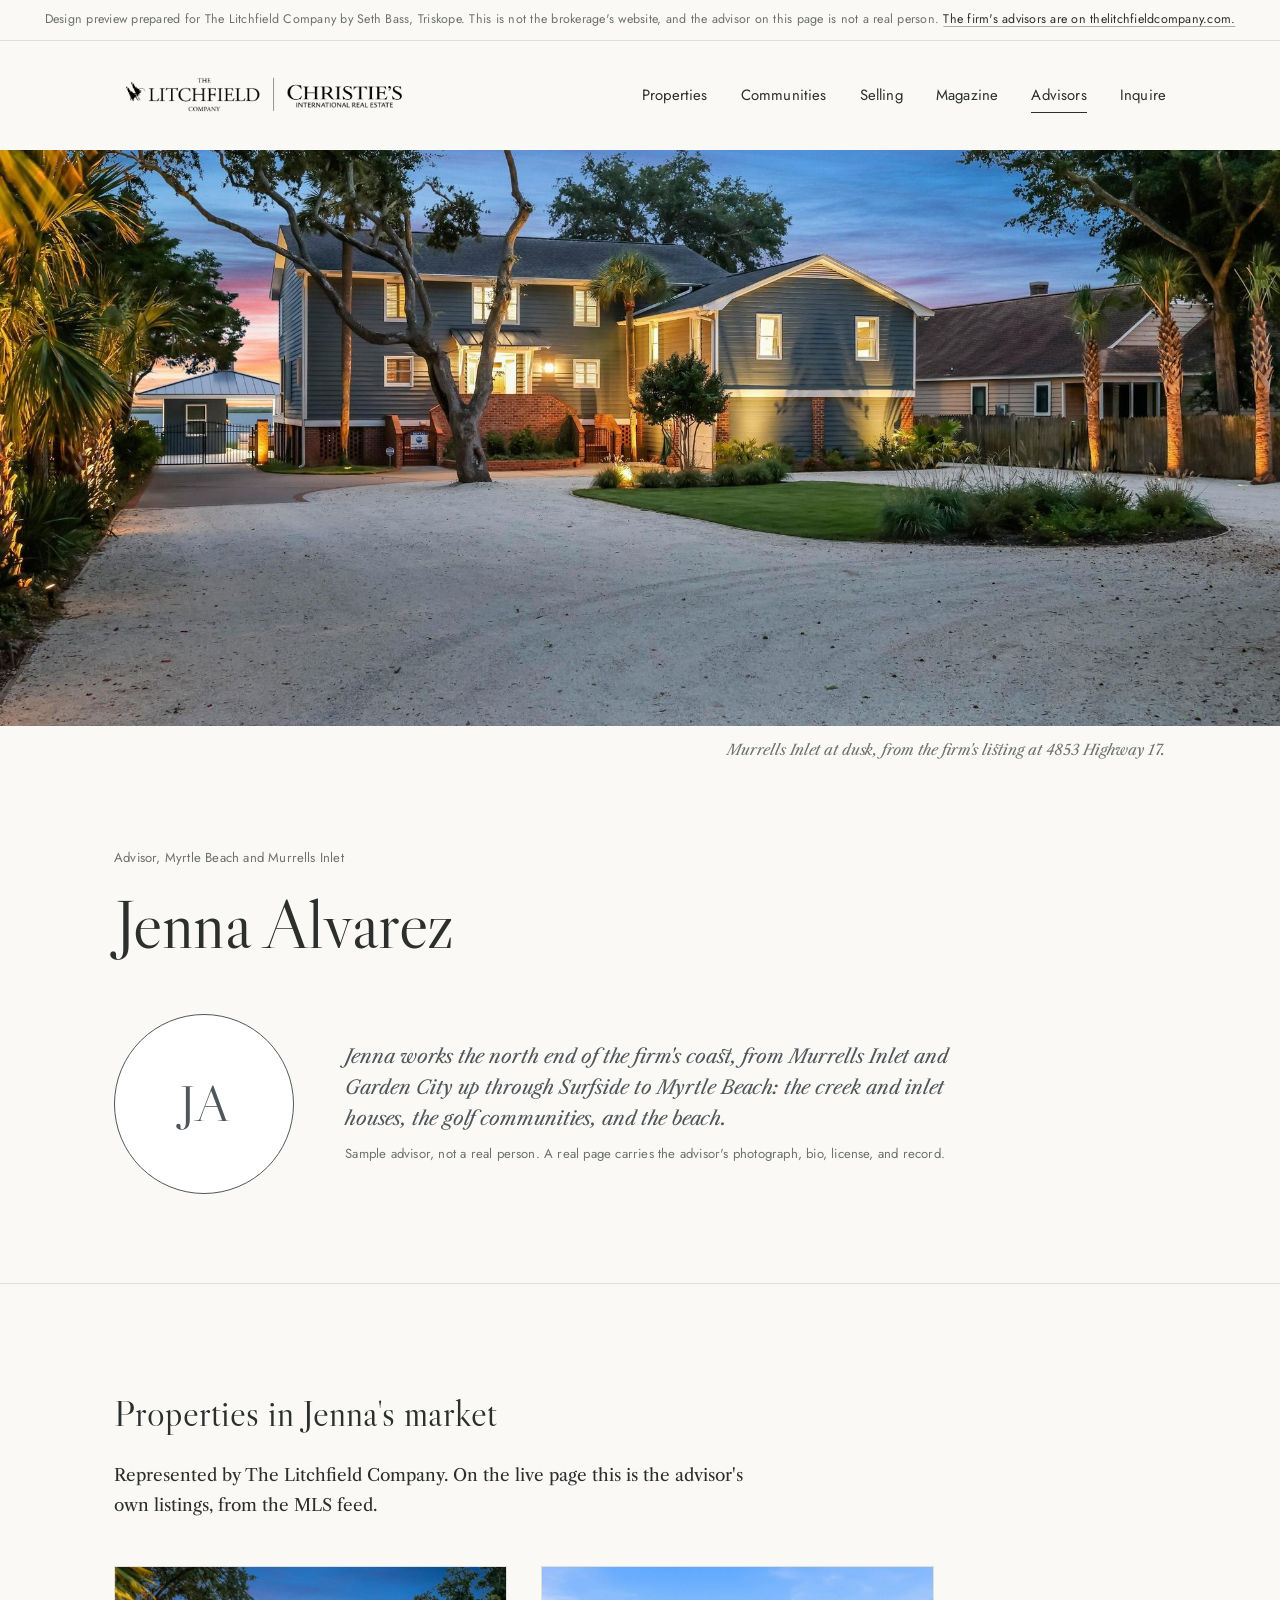
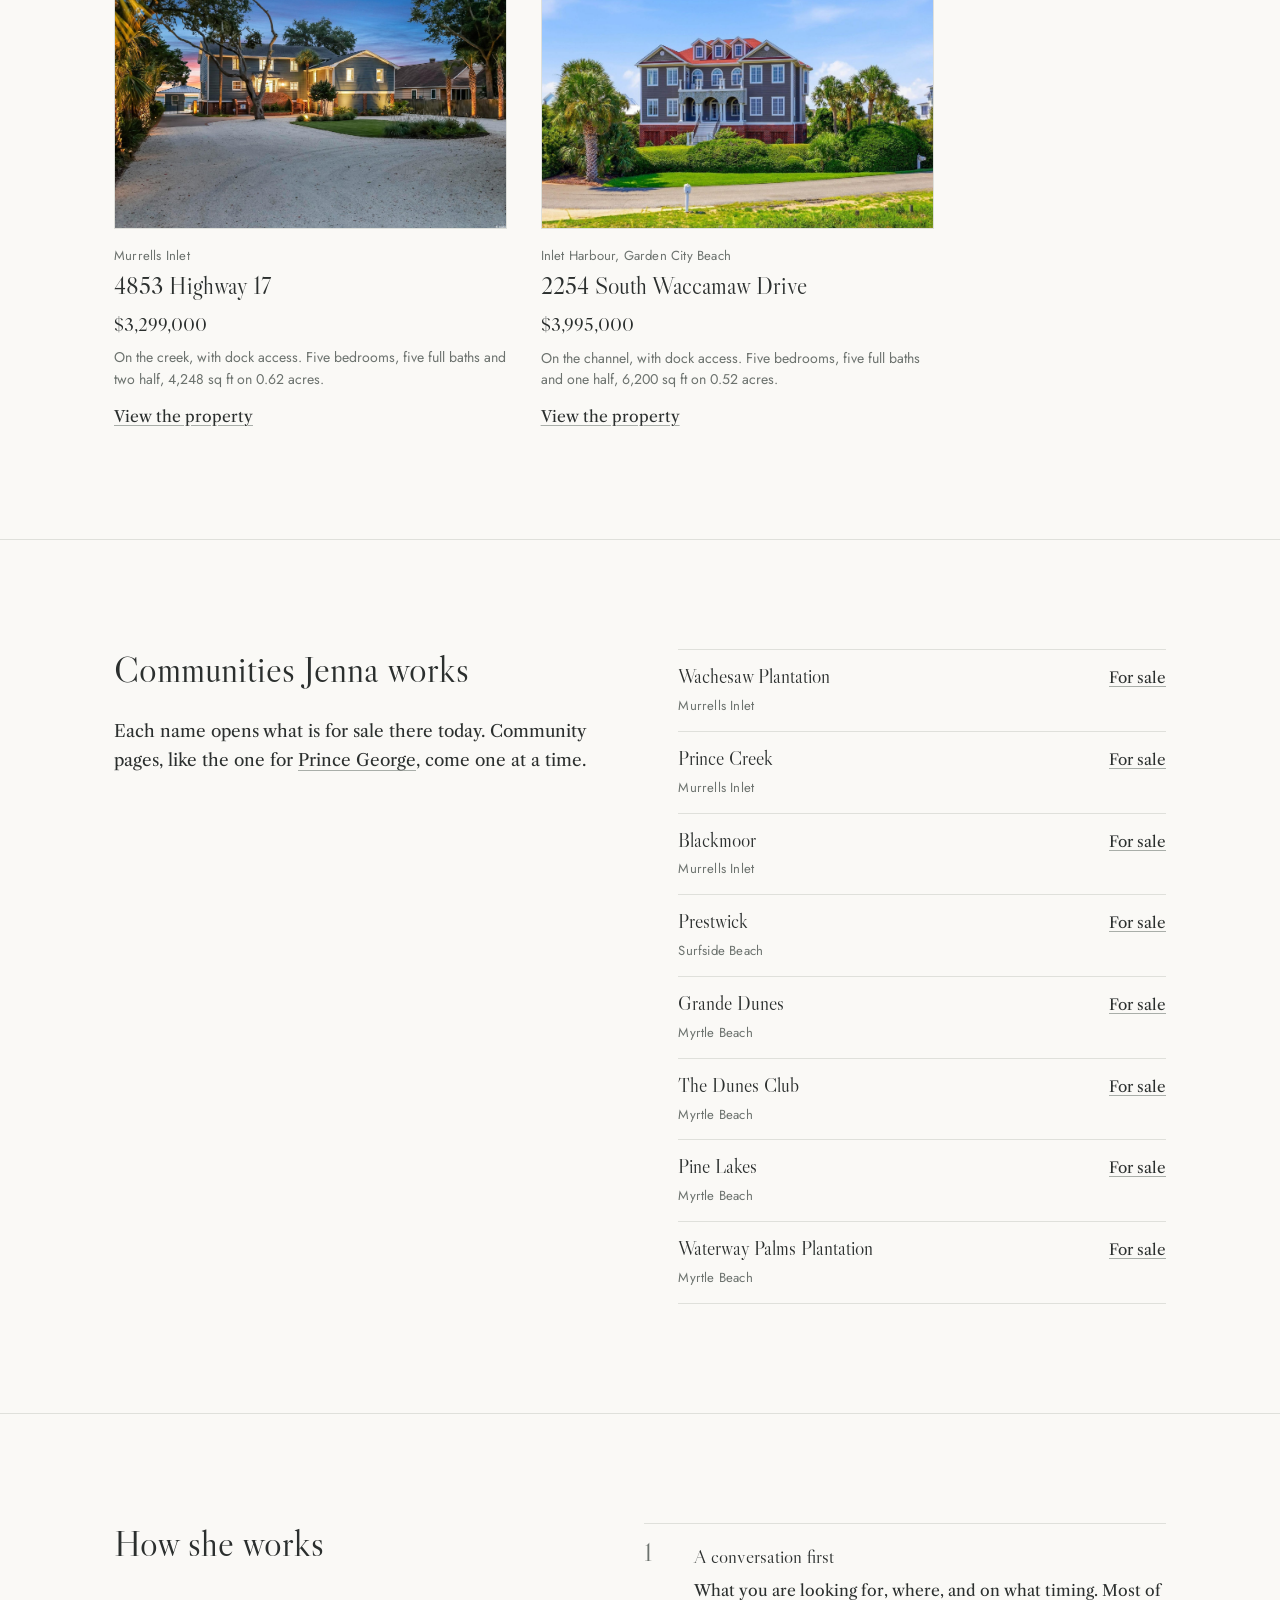
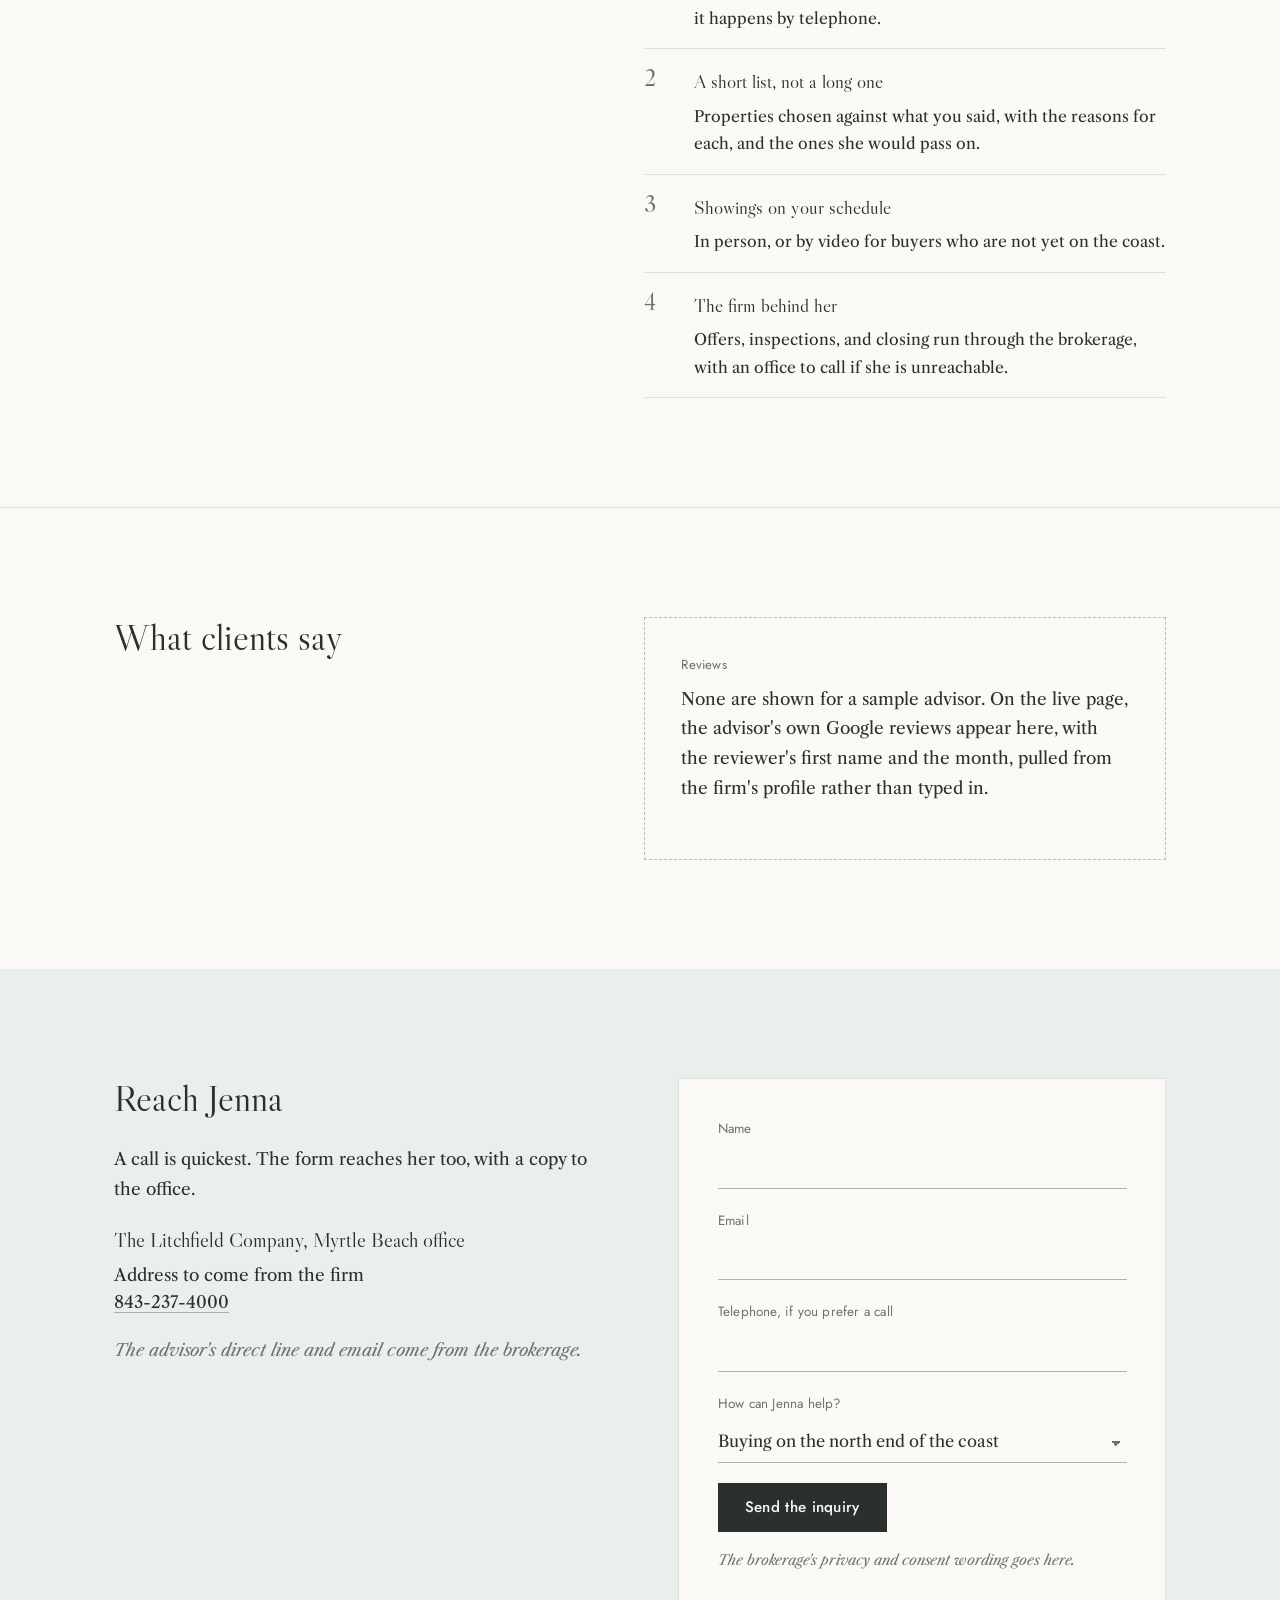
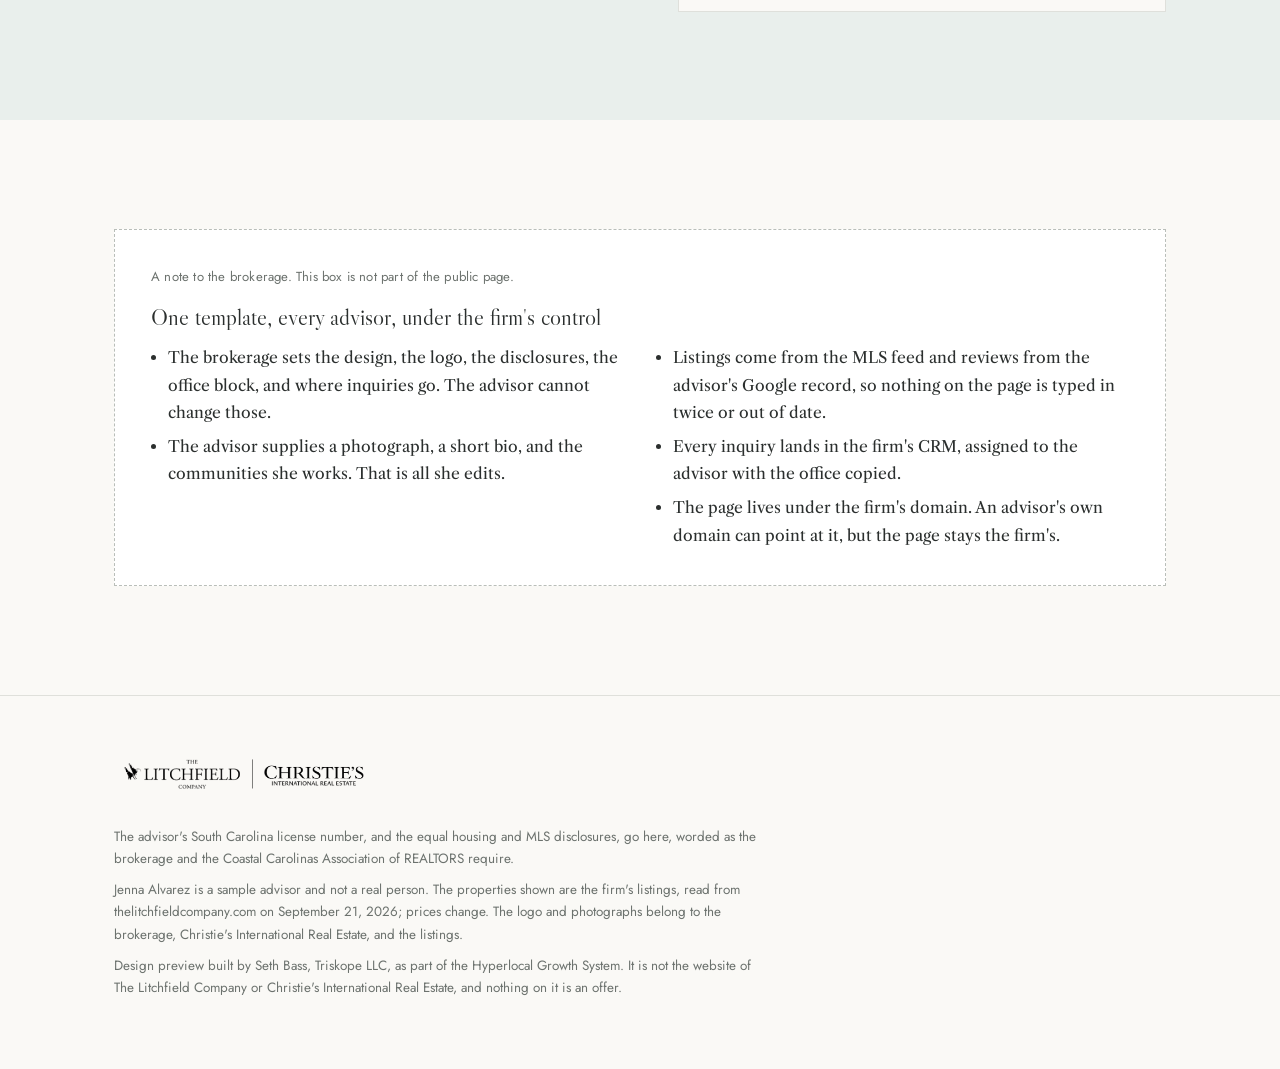
==== agent/index.html @ e49242c7 "Sample advisor page; all four pieces ready" ====
<!DOCTYPE html>
<html lang="en">
<head>
<meta charset="UTF-8">
<meta name="viewport" content="width=device-width, initial-scale=1">
<meta name="robots" content="noindex,nofollow">
<title>Jenna Alvarez, Advisor | The Litchfield Company. Sample page.</title>
<meta name="description" content="A sample advisor page on the brokerage's template. Jenna Alvarez is not a real person.">
<link rel="preconnect" href="https://fonts.googleapis.com">
<link rel="preconnect" href="https://fonts.gstatic.com" crossorigin>
<link href="https://fonts.googleapis.com/css2?family=Jost:wght@400;500&family=Libre+Caslon+Display&family=Libre+Caslon+Text:ital,wght@0,400;0,700;1,400&display=swap" rel="stylesheet">
<link rel="stylesheet" href="../css/preview.css">
<!--
  DESIGN PREVIEW of an advisor page, built 9-22-26 for the 9-23-26 meeting with The Litchfield Company.
  Jenna Alvarez is a sample advisor and NOT a real person; the page says so in four places. Nothing about her
  carries a number: no sales figures, no years, no awards, no reviews. Those come from a real advisor's record.
  The point of the page is the template: the brokerage sets the design, the disclosures, the office, and where
  inquiries go; the advisor supplies a photograph, a short bio, and the communities she works. Listings on the
  live page come from the MLS feed; reviews from the advisor's Google record.
  Properties shown are the firm's listings in the north end of its territory, read from thelitchfieldcompany.com
  on 9-21-26. Community links use the names their search uses (brand/brands/litchfield-neighborhoods.json).
  Office: the Myrtle Beach and Murrells Inlet side of the firm; the address comes from the firm.
  Photographs belong to the brokerage and its listings. See img/home/SOURCE.txt.
-->
<style>
.who{display:grid;grid-template-columns:auto minmax(0,1fr);gap:clamp(24px,4vw,56px);align-items:center;margin-top:clamp(28px,4vw,52px)}
@media(max-width:680px){.who{grid-template-columns:1fr}}
.who .mono{width:clamp(120px,16vw,180px);height:clamp(120px,16vw,180px);border:1px solid var(--slate);border-radius:50%;display:flex;align-items:center;justify-content:center;font-family:var(--display);font-size:clamp(2.4rem,4vw,3.4rem);color:var(--slate);background:var(--sheet)}
.who .sample{display:block;margin-top:10px}
.steps{list-style:none;margin:0;padding:0;counter-reset:step;border-top:1px solid var(--hair);max-width:var(--measure)}
.steps li{counter-increment:step;display:grid;grid-template-columns:2em 1fr;gap:16px;padding:16px 0;border-bottom:1px solid var(--hair)}
.steps li::before{content:counter(step);font-family:var(--display);font-size:1.5rem;color:var(--soft);line-height:1.1}
.steps b{display:block;font-weight:400;font-family:var(--display);font-size:1.2rem;margin-bottom:4px}
.steps p{margin:0;font-size:.98rem}
.slot{border:1px dashed #B9BEB9;padding:clamp(22px,3vw,36px);max-width:var(--measure)}
.slot .label{display:block;margin-bottom:8px}
</style>
</head>
<body>
<p class="preview-line">Design preview prepared for The Litchfield Company by Seth Bass, Triskope. This is not the brokerage's website, and the advisor on this page is not a real person. <a href="https://www.thelitchfieldcompany.com/agents.php">The firm's advisors are on thelitchfieldcompany.com.</a></p>

<header class="mast">
  <div class="wrap">
    <a class="logo" href="../home/index.html"><img src="../img/brand/litchfield-christies-logo.png" width="470" height="90" alt="The Litchfield Company, Christie's International Real Estate"></a>
    <nav aria-label="Main">
      <a href="../home/index.html#properties">Properties</a>
      <a href="../home/index.html#communities">Communities</a>
      <a href="../home/index.html#selling">Selling</a>
      <a href="../home/index.html#magazine">Magazine</a>
      <a href="../home/index.html#advisors" aria-current="page">Advisors</a>
      <a href="#inquire">Inquire</a>
    </nav>
  </div>
</header>

<main>
  <figure class="still">
    <img src="../img/home/hwy17-1.jpg" width="2500" height="1667"
         alt="Dusk in Murrells Inlet: a gray two-story house under live oaks at the end of a wide sand drive, its windows lit."
         style="object-position:center 60%">
    <figcaption>Murrells Inlet at dusk, from the firm's listing at 4853 Highway 17.</figcaption>
  </figure>

  <section class="opening">
    <div class="wrap">
      <p class="label">Advisor, Myrtle Beach and Murrells Inlet</p>
      <h1>Jenna Alvarez</h1>
      <div class="who">
        <div class="mono" aria-hidden="true">JA</div>
        <div>
          <p class="standfirst" style="margin-top:0">Jenna works the north end of the firm's coast, from Murrells Inlet and Garden City up through Surfside to Myrtle Beach: the creek and inlet houses, the golf communities, and the beach.</p>
          <span class="label sample">Sample advisor, not a real person. A real page carries the advisor's photograph, bio, license, and record.</span>
        </div>
      </div>
    </div>
  </section>

  <section class="band" id="properties">
    <div class="wrap">
      <h2>Properties in Jenna's market</h2>
      <p>Represented by The Litchfield Company. On the live page this is the advisor's own listings, from the MLS feed.</p>
      <div class="cards" style="grid-template-columns:repeat(2,minmax(0,1fr));max-width:820px">
        <article class="card">
          <a class="shot" href="https://www.thelitchfieldcompany.com/property/33-2522678-4853-highway-17-murrells-inlet-SC-29576"><img src="../img/home/hwy17-1.jpg" alt="A gray two-story house at dusk under live oaks, at the end of a wide sand drive in Murrells Inlet." loading="lazy"></a>
          <span class="label">Murrells Inlet</span>
          <h3>4853 Highway 17</h3>
          <p class="price">$3,299,000</p>
          <p class="facts">On the creek, with dock access. Five bedrooms, five full baths and two half, 4,248 sq ft on 0.62 acres.</p>
          <p class="go"><a href="https://www.thelitchfieldcompany.com/property/33-2522678-4853-highway-17-murrells-inlet-SC-29576">View the property</a></p>
        </article>
        <article class="card">
          <a class="shot" href="https://www.thelitchfieldcompany.com/property/33-2619056-2254-s-waccamaw-dr-garden-city-beach-SC-29576"><img src="../img/home/waccamaw-1.jpg" alt="A three-story house with a red roof and white railed porches, set among palms in Inlet Harbour." loading="lazy"></a>
          <span class="label">Inlet Harbour, Garden City Beach</span>
          <h3>2254 South Waccamaw Drive</h3>
          <p class="price">$3,995,000</p>
          <p class="facts">On the channel, with dock access. Five bedrooms, five full baths and one half, 6,200 sq ft on 0.52 acres.</p>
          <p class="go"><a href="https://www.thelitchfieldcompany.com/property/33-2619056-2254-s-waccamaw-dr-garden-city-beach-SC-29576">View the property</a></p>
        </article>
      </div>
    </div>
  </section>

  <section class="band" id="communities">
    <div class="wrap two even">
      <div>
        <h2>Communities Jenna works</h2>
        <p>Each name opens what is for sale there today. Community pages, like the one for <a href="../community/index.html">Prince George</a>, come one at a time.</p>
      </div>
      <ul class="index">
          <li><div><b>Wachesaw Plantation</b><span class="label">Murrells Inlet</span></div><a href="https://www.thelitchfieldcompany.com/index.php?advanced=1&amp;display=Wachesaw%20Plantation&amp;areas%5B%5D=neighborhood:wachesaw%20plantation:sc&amp;beds=0&amp;baths=0&amp;min=0&amp;max=100000000">For sale</a></li>
          <li><div><b>Prince Creek</b><span class="label">Murrells Inlet</span></div><a href="https://www.thelitchfieldcompany.com/index.php?advanced=1&amp;display=Prince%20Creek&amp;areas%5B%5D=neighborhood:prince%20creek%20-%20highwood:sc&amp;areas%5B%5D=neighborhood:johns%20bay%20%40%20prince%20creek:sc&amp;areas%5B%5D=neighborhood:palm%20bay%20at%20prince%20creek:sc&amp;areas%5B%5D=neighborhood:prince%20creek%20-%20linksbrook:sc&amp;areas%5B%5D=neighborhood:prince%20creek%20-%20willow%20bay:sc&amp;areas%5B%5D=neighborhood:prince%20creek%20-%20laurel%20bay:sc&amp;areas%5B%5D=neighborhood:stonegate%20at%20prince%20creek:sc&amp;areas%5B%5D=neighborhood:waverly%20bay%20-%20prince%20creek:sc&amp;areas%5B%5D=neighborhood:seasons%20at%20prince%20creek%20west:sc&amp;areas%5B%5D=neighborhood:creek%20harbour%20-%20prince%20creek:sc&amp;areas%5B%5D=neighborhood:prince%20creek%20west%20-%20creekhaven:sc&amp;areas%5B%5D=neighborhood:prince%20creek%20-%20bellwood%20landing:sc&amp;areas%5B%5D=neighborhood:cold%20stream%20cove%20-%20prince%20creek:sc&amp;areas%5B%5D=neighborhood:johns%20bay%20south%20at%20prince%20creek:sc&amp;areas%5B%5D=neighborhood:prince%20creek%20-%20shallow%20creek%20bay:sc&amp;areas%5B%5D=neighborhood:wilderness%20pointe%20at%20prince%20creek:sc&amp;areas%5B%5D=neighborhood:champions%20village%20at%20prince%20creek:sc&amp;areas%5B%5D=neighborhood:course%20club%20villas%20at%20prince%20creek:sc&amp;areas%5B%5D=neighborhood:charles%20towne%20bays%20of%20prince%20creek:sc&amp;areas%5B%5D=neighborhood:prince%20creek%20-%20collins%20creek%20landing:sc&amp;areas%5B%5D=neighborhood:collins%20creek%20landing%20-%20prince%20creek:sc&amp;areas%5B%5D=neighborhood:prince%20creek%20-%20longwood%20bluffs%20-%20detached:sc&amp;areas%5B%5D=neighborhood:prince%20creek%20-%20the%20garden%20homes%20at%20stonegate:sc&amp;areas%5B%5D=neighborhood:prince%20creek%20-longwood%20bluffs-%20semi%20detached:sc&amp;beds=0&amp;baths=0&amp;min=0&amp;max=100000000">For sale</a></li>
          <li><div><b>Blackmoor</b><span class="label">Murrells Inlet</span></div><a href="https://www.thelitchfieldcompany.com/index.php?advanced=1&amp;display=Blackmoor&amp;areas%5B%5D=neighborhood:blackmoor:sc&amp;beds=0&amp;baths=0&amp;min=0&amp;max=100000000">For sale</a></li>
          <li><div><b>Prestwick</b><span class="label">Surfside Beach</span></div><a href="https://www.thelitchfieldcompany.com/index.php?advanced=1&amp;display=Prestwick&amp;areas%5B%5D=neighborhood:prestwick:sc&amp;beds=0&amp;baths=0&amp;min=0&amp;max=100000000">For sale</a></li>
          <li><div><b>Grande Dunes</b><span class="label">Myrtle Beach</span></div><a href="https://www.thelitchfieldcompany.com/index.php?advanced=1&amp;display=Grande%20Dunes&amp;areas%5B%5D=neighborhood:grande%20dunes%20-%20cadiz:sc&amp;areas%5B%5D=neighborhood:grande%20dunes%20-%20calais:sc&amp;areas%5B%5D=neighborhood:grande%20dunes%20-%20milano:sc&amp;areas%5B%5D=neighborhood:grande%20dunes%20-%20palermo:sc&amp;areas%5B%5D=neighborhood:grande%20dunes%20-%20seville:sc&amp;areas%5B%5D=neighborhood:grande%20dunes%20-%20del%20webb:sc&amp;areas%5B%5D=neighborhood:grande%20dunes%20-%20cascadia:sc&amp;areas%5B%5D=neighborhood:grande%20dunes%20-%20the%20cape:sc&amp;areas%5B%5D=neighborhood:grande%20dunes%20-%20promenade:sc&amp;areas%5B%5D=neighborhood:grande%20dunes%20-%20islecrest:sc&amp;areas%5B%5D=neighborhood:grande%20dunes%20-%20beach%20view:sc&amp;areas%5B%5D=neighborhood:grande%20dunes%20-%20marina%20inn:sc&amp;areas%5B%5D=neighborhood:grande%20dunes%20-%20bal%20harbor:sc&amp;areas%5B%5D=neighborhood:grande%20dunes%20-%20siena%20park:sc&amp;areas%5B%5D=neighborhood:grande%20dunes%20-%20living%20dunes:sc&amp;areas%5B%5D=neighborhood:grande%20dunes%20-%20members%20club:sc&amp;areas%5B%5D=neighborhood:grande%20dunes%20-%20north%20village:sc&amp;areas%5B%5D=neighborhood:grande%20dunes%20-%20cipriana%20park:sc&amp;areas%5B%5D=neighborhood:grande%20dunes%20-%20villa%20venezia:sc&amp;areas%5B%5D=neighborhood:grande%20dunes%20-%20capri%20village:sc&amp;areas%5B%5D=neighborhood:grande%20dunes%20-%20vista%20del%20mar:sc&amp;areas%5B%5D=neighborhood:grande%20dunes%20-%20waterside%20edge:sc&amp;areas%5B%5D=neighborhood:grande%20dunes%20-%20riviera%20village:sc&amp;areas%5B%5D=neighborhood:grande%20dunes%20-%20tuscany%20village:sc&amp;areas%5B%5D=neighborhood:grande%20dunes%20-%20waterside%20pointe:sc&amp;areas%5B%5D=neighborhood:grande%20dunes-members%20club%20enclave:sc&amp;beds=0&amp;baths=0&amp;min=0&amp;max=100000000">For sale</a></li>
          <li><div><b>The Dunes Club</b><span class="label">Myrtle Beach</span></div><a href="https://www.thelitchfieldcompany.com/index.php?advanced=1&amp;display=The%20Dunes%20Club&amp;areas%5B%5D=neighborhood:the%20dunes%20club:sc&amp;beds=0&amp;baths=0&amp;min=0&amp;max=100000000">For sale</a></li>
          <li><div><b>Pine Lakes</b><span class="label">Myrtle Beach</span></div><a href="https://www.thelitchfieldcompany.com/index.php?advanced=1&amp;display=Pine%20Lakes&amp;areas%5B%5D=neighborhood:pine%20lakes:sc&amp;beds=0&amp;baths=0&amp;min=0&amp;max=100000000">For sale</a></li>
          <li><div><b>Waterway Palms Plantation</b><span class="label">Myrtle Beach</span></div><a href="https://www.thelitchfieldcompany.com/index.php?advanced=1&amp;display=Waterway%20Palms%20Plantation&amp;areas%5B%5D=neighborhood:waterway%20palms%20plantation:sc&amp;beds=0&amp;baths=0&amp;min=0&amp;max=100000000">For sale</a></li>
      </ul>
    </div>
  </section>

  <section class="band" id="about">
    <div class="wrap two">
      <h2>How she works</h2>
      <ol class="steps">
        <li><div><b>A conversation first</b><p>What you are looking for, where, and on what timing. Most of it happens by telephone.</p></div></li>
        <li><div><b>A short list, not a long one</b><p>Properties chosen against what you said, with the reasons for each, and the ones she would pass on.</p></div></li>
        <li><div><b>Showings on your schedule</b><p>In person, or by video for buyers who are not yet on the coast.</p></div></li>
        <li><div><b>The firm behind her</b><p>Offers, inspections, and closing run through the brokerage, with an office to call if she is unreachable.</p></div></li>
      </ol>
    </div>
  </section>

  <section class="band" id="reviews">
    <div class="wrap two">
      <h2>What clients say</h2>
      <div class="slot">
        <span class="label">Reviews</span>
        <p>None are shown for a sample advisor. On the live page, the advisor's own Google reviews appear here, with the reviewer's first name and the month, pulled from the firm's profile rather than typed in.</p>
      </div>
    </div>
  </section>

  <section class="band invite" id="inquire">
    <div class="wrap two even">
      <div>
        <h2>Reach Jenna</h2>
        <p>A call is quickest. The form reaches her too, with a copy to the office.</p>
        <address class="office">
          <b>The Litchfield Company, Myrtle Beach office</b>
          Address to come from the firm<br>
          <a href="tel:+18432374000">843-237-4000</a>
        </address>
        <p class="aside">The advisor's direct line and email come from the brokerage.</p>
      </div>

      <form class="request" id="inquiryForm" novalidate>
        <div class="field">
          <label for="f-name">Name</label>
          <input id="f-name" name="name" type="text" autocomplete="name" required>
        </div>
        <div class="field">
          <label for="f-email">Email</label>
          <input id="f-email" name="email" type="email" autocomplete="email" required>
        </div>
        <div class="field">
          <label for="f-phone">Telephone, if you prefer a call</label>
          <input id="f-phone" name="phone" type="tel" autocomplete="tel">
        </div>
        <div class="field">
          <label for="f-about">How can Jenna help?</label>
          <select id="f-about" name="about">
            <option>Buying on the north end of the coast</option>
            <option>Selling a property</option>
            <option>A valuation</option>
            <option>A question</option>
          </select>
        </div>
        <button class="btn" type="submit">Send the inquiry</button>
        <p class="fine">The brokerage's privacy and consent wording goes here.</p>

        <div class="sent" role="status" aria-live="polite">
          <h3>Preview only. Nothing was sent.</h3>
          <p>On the live page, this inquiry goes straight into the CRM, assigned to the advisor, with the office copied.</p>
        </div>
      </form>
    </div>
  </section>

  <div class="wrap">
    <aside class="brief" aria-label="Note to the brokerage">
      <p class="label">A note to the brokerage. This box is not part of the public page.</p>
      <h2>One template, every advisor, under the firm's control</h2>
      <ul>
        <li>The brokerage sets the design, the logo, the disclosures, the office block, and where inquiries go. The advisor cannot change those.</li>
        <li>The advisor supplies a photograph, a short bio, and the communities she works. That is all she edits.</li>
        <li>Listings come from the MLS feed and reviews from the advisor's Google record, so nothing on the page is typed in twice or out of date.</li>
        <li>Every inquiry lands in the firm's CRM, assigned to the advisor with the office copied.</li>
        <li>The page lives under the firm's domain. An advisor's own domain can point at it, but the page stays the firm's.</li>
      </ul>
    </aside>
  </div>
</main>

<footer class="foot">
  <div class="wrap">
    <img src="../img/brand/litchfield-christies-logo.png" width="470" height="90" alt="The Litchfield Company, Christie's International Real Estate">
    <p>The advisor's South Carolina license number, and the equal housing and MLS disclosures, go here, worded as the brokerage and the Coastal Carolinas Association of REALTORS require.</p>
    <p>Jenna Alvarez is a sample advisor and not a real person. The properties shown are the firm's listings, read from thelitchfieldcompany.com on September 21, 2026; prices change. The logo and photographs belong to the brokerage, Christie's International Real Estate, and the listings.</p>
    <p>Design preview built by Seth Bass, Triskope LLC, as part of the Hyperlocal Growth System. It is not the website of The Litchfield Company or Christie's International Real Estate, and nothing on it is an offer.</p>
  </div>
</footer>

<script>
/* Preview form: shows the confirmation state and sends nothing anywhere. */
(function(){
  var f=document.getElementById('inquiryForm'); if(!f) return;
  f.addEventListener('submit',function(e){
    e.preventDefault();
    var bad=null;
    ['f-name','f-email'].forEach(function(id){
      var el=document.getElementById(id);
      var ok=el.value.trim()!==''&&(el.type!=='email'||/^[^@\s]+@[^@\s]+\.[^@\s]+$/.test(el.value.trim()));
      el.setAttribute('aria-invalid',ok?'false':'true');
      if(!ok&&!bad) bad=el;
    });
    if(bad){bad.focus();return;}
    f.classList.add('is-sent');
    var s=f.querySelector('.sent'); s.setAttribute('tabindex','-1'); s.focus();
  });
})();
</script>
</body>
</html>
---- css/preview.css ----
/* ==============================================================
   LITCHFIELD PREVIEW: shared stylesheet for all four pages
   Version 2, 9-21-26: quieter. Paper, soft black, hairlines, and
   one pale tint. Their logo is black, so the pages stay black on
   paper and let the photographs and drawings carry the color.

   - Paper and soft black instead of white and pure black.
   - One tint (pale sea glass) marks the single place on a page
     where the visitor is invited to inquire.
   - Slate is sampled from the title block on the listing's own
     drawings. It is used for fine detail only.
   - Caslon for reading. Jost, small, for labels and figures.
   - Motion in one place only: the photographs at the top of the front page,
     which change slowly on their own. Nothing else moves.
   To re-dress for another company, change the tokens below.
   ============================================================== */
:root{
  --paper:#FAF9F6;
  --sheet:#FFFFFF;
  --ink:#2B2F2E;
  --soft:#6C726E;
  --slate:#4F575A;
  --hair:#DFE0DB;
  --tint:#E9EFEC;

  --display:"Libre Caslon Display","Libre Caslon Text",Georgia,serif;
  --text:"Libre Caslon Text",Georgia,serif;
  --ui:"Jost","Helvetica Neue",Arial,sans-serif;

  --page:1180px;
  --gutter:clamp(22px,5vw,64px);
  --measure:60ch;
  --air:clamp(56px,8.5vw,124px);
}

*,*::before,*::after{box-sizing:border-box}
html{-webkit-text-size-adjust:100%}
body{
  margin:0;background:var(--paper);color:var(--ink);
  font-family:var(--text);font-size:1.0625rem;line-height:1.75;
  text-rendering:optimizeLegibility;-webkit-font-smoothing:antialiased;
}
img{display:block;max-width:100%;height:auto}
a{color:var(--ink);text-decoration-line:underline;text-decoration-thickness:1px;text-underline-offset:.22em;text-decoration-color:#A9AEA9}
a:hover{text-decoration-color:var(--ink)}
:focus-visible{outline:1px solid var(--ink);outline-offset:4px}
h1,h2,h3{font-family:var(--display);font-weight:400;line-height:1.12;margin:0;color:var(--ink)}
p{margin:0 0 1.15em;max-width:var(--measure)}
.wrap{max-width:var(--page);margin-inline:auto;padding-inline:var(--gutter)}
.label{font-family:var(--ui);font-size:.82rem;letter-spacing:.015em;color:var(--soft)}
.aside{font-style:italic;color:var(--soft)}

/* ---------- the quiet line that says this is a preview ---------- */
.preview-line{max-width:none;margin:0;text-align:center;font-family:var(--ui);font-size:.78rem;letter-spacing:.02em;color:var(--soft);padding:9px 12px;border-bottom:1px solid var(--hair)}

/* ---------- masthead: their logo, used as supplied ---------- */
.mast .wrap{display:flex;align-items:center;justify-content:space-between;gap:28px;padding-block:26px}
.mast .logo img{width:min(300px,62vw);height:auto}
.mast nav{display:flex;align-items:center;gap:clamp(16px,2.6vw,34px);font-family:var(--ui);font-size:.93rem;letter-spacing:.01em}
.mast nav a{text-decoration:none;color:var(--ink);padding-block:4px;border-bottom:1px solid transparent}
.mast nav a:hover,.mast nav a[aria-current="page"]{border-bottom-color:var(--ink)}
@media(max-width:860px){
  .mast .wrap{flex-direction:column;align-items:flex-start;gap:16px;padding-block:20px}
  .mast nav{flex-wrap:wrap;gap:4px 20px}
}

/* ---------- actions ---------- */
.btn{
  display:inline-block;font-family:var(--ui);font-size:.95rem;font-weight:500;letter-spacing:.02em;line-height:1;
  padding:16px 26px;border:1px solid var(--ink);background:var(--ink);color:var(--paper);
  text-decoration:none;cursor:pointer;border-radius:0;
}
.btn:hover{background:var(--slate);border-color:var(--slate);color:#fff}
.btn-line{background:transparent;color:var(--ink)}
.btn-line:hover{background:var(--ink);color:var(--paper);border-color:var(--ink)}

/* ---------- title ---------- */
.title{padding-block:clamp(36px,5.5vw,76px) clamp(40px,6vw,88px)}
.title .label{margin:0 0 14px;max-width:none}
.title h1{font-size:clamp(2.3rem,5.1vw,4.15rem);letter-spacing:-.006em}
.standfirst{font-style:italic;font-size:1.2rem;line-height:1.6;color:var(--slate);margin:18px 0 0;max-width:46ch}
.title-grid{display:grid;grid-template-columns:minmax(0,1.58fr) minmax(290px,1fr);gap:clamp(28px,4.4vw,68px);align-items:start;margin-top:clamp(30px,4.4vw,56px)}
@media(max-width:920px){.title-grid{grid-template-columns:1fr}}

/* ---------- plates ---------- */
.plate{margin:0}
.plate img{width:100%;background:var(--sheet);border:1px solid var(--hair)}
.plate figcaption{font-style:italic;font-size:.92rem;color:var(--soft);margin-top:12px;line-height:1.5}

/* ---------- particulars ---------- */
.parts .offered{margin:0 0 4px;max-width:none}
.parts .price{font-family:var(--display);font-size:2.15rem;line-height:1.1;margin:0 0 20px;max-width:none}
.parts dl{margin:0;border-top:1px solid var(--hair)}
.parts dl div{display:grid;grid-template-columns:7.6em 1fr;gap:14px;padding:12px 0;border-bottom:1px solid var(--hair)}
.parts dt{font-family:var(--ui);font-size:.82rem;letter-spacing:.015em;color:var(--soft);padding-top:4px}
.parts dd{margin:0;font-size:1rem;line-height:1.45}
.parts .acts{margin-top:26px;display:flex;flex-direction:column;gap:16px;align-items:flex-start}
.parts .acts .btn{align-self:stretch;text-align:center}
.parts .acts a:not(.btn){font-size:.98rem}

/* ---------- bands ---------- */
.band{padding-block:var(--air);border-top:1px solid var(--hair)}
.band h2{font-size:clamp(1.7rem,2.9vw,2.35rem);margin-bottom:.7em}
.two{display:grid;grid-template-columns:minmax(0,1fr) minmax(0,1.15fr);gap:clamp(30px,6vw,96px);align-items:start}
.two.even{grid-template-columns:minmax(0,1fr) minmax(0,1fr)}
@media(max-width:920px){.two,.two.even{grid-template-columns:1fr}}

/* ---------- room by room ---------- */
.schedule{display:grid;grid-template-columns:repeat(3,minmax(0,1fr));gap:clamp(26px,4vw,60px);margin-top:clamp(26px,3.4vw,44px)}
@media(max-width:920px){.schedule{grid-template-columns:1fr}}
.floor h3{font-size:1.4rem;margin-bottom:4px}
.floor .label{display:block;margin-bottom:14px}
.floor ul{list-style:none;margin:0;padding:0;border-top:1px solid var(--hair)}
.floor li{display:flex;justify-content:space-between;align-items:baseline;gap:16px;padding:9px 0;border-bottom:1px solid var(--hair);font-size:.99rem;line-height:1.4}
.floor li span{font-family:var(--ui);font-size:.86rem;color:var(--soft);white-space:nowrap;font-variant-numeric:lining-nums tabular-nums}
.floor li em{display:block;font-size:.88rem;color:var(--soft)}
.footnote{font-style:italic;font-size:.92rem;color:var(--soft);margin-top:22px;max-width:none}

/* ---------- the drawing set: a real sequence, so it is numbered ---------- */
.sheets{list-style:none;margin:0;padding:0;counter-reset:sheet;border-top:1px solid var(--hair)}
.sheets li{counter-increment:sheet;display:grid;grid-template-columns:1.7em 96px 1fr;gap:18px;align-items:center;padding:14px 0;border-bottom:1px solid var(--hair)}
.sheets li::before{content:counter(sheet);font-family:var(--display);font-size:1.35rem;color:var(--soft);line-height:1}
.sheets img{width:96px;height:70px;object-fit:cover;object-position:left center;border:1px solid var(--hair);background:var(--sheet)}
.sheets b{display:block;font-weight:400;font-size:1.04rem;line-height:1.3}
.sheets span{display:block;font-family:var(--ui);font-size:.86rem;color:var(--soft);line-height:1.45;margin-top:3px}

/* ---------- photographs ---------- */
.trio{display:grid;grid-template-columns:repeat(3,minmax(0,1fr));gap:clamp(14px,1.8vw,26px);margin-top:clamp(30px,4vw,52px)}
.trio img{aspect-ratio:4/3;object-fit:cover}
@media(max-width:820px){.trio{grid-template-columns:1fr}}
.wide img{aspect-ratio:16/9;object-fit:cover}

/* ---------- the invitation: the one tinted band on a page ---------- */
.invite{background:var(--tint);border-top:0}
.invite + .band{border-top:0}
.invite ul{margin:0 0 1.3em;padding-left:1.1em;max-width:var(--measure)}
.invite li{margin-bottom:.35em}
form.request{background:var(--paper);border:1px solid var(--hair);padding:clamp(24px,3vw,40px)}
.field{margin-bottom:20px}
.field label{display:block;font-family:var(--ui);font-size:.84rem;letter-spacing:.015em;color:var(--soft);margin-bottom:6px}
.field input,.field select{
  width:100%;font-family:var(--text);font-size:1.02rem;color:var(--ink);
  padding:10px 0 11px;border:0;border-bottom:1px solid #AEB3AE;border-radius:0;background:transparent;
  -webkit-appearance:none;appearance:none;
}
.field select{background-image:linear-gradient(45deg,transparent 50%,var(--soft) 50%),linear-gradient(135deg,var(--soft) 50%,transparent 50%);background-position:calc(100% - 11px) 55%,calc(100% - 6px) 55%;background-size:5px 5px;background-repeat:no-repeat;padding-right:26px}
.field input:focus-visible,.field select:focus-visible{outline:0;border-bottom-color:var(--ink);box-shadow:0 1px 0 var(--ink)}
.field input[aria-invalid="true"]{border-bottom-color:#8A3B32;box-shadow:0 1px 0 #8A3B32}
.fine{font-style:italic;font-size:.88rem;color:var(--soft);line-height:1.55;margin:18px 0 0;max-width:none}
.sent{display:none}
.sent h3{font-size:1.45rem;margin-bottom:.4em}
form.request.is-sent .field,form.request.is-sent .btn,form.request.is-sent .fine{display:none}
form.request.is-sent .sent{display:block}

/* the advisor: a person to call, not a form to fill */
.advisor{display:flex;gap:18px;align-items:center;margin-top:34px;padding-top:26px;border-top:1px solid #CBD5D0}
.advisor .mono{flex:0 0 auto;width:62px;height:62px;border:1px solid var(--slate);border-radius:50%;display:flex;align-items:center;justify-content:center;font-family:var(--display);font-size:1.25rem;color:var(--slate)}
.advisor p{margin:0;max-width:none;line-height:1.5}
.advisor .label{display:block}

/* ---------- a note to the brokerage; not part of the public page ---------- */
.brief{background:var(--sheet);border:1px dashed #B9BEB9;padding:clamp(22px,3vw,36px);margin-block:var(--air)}
.brief h2{font-size:1.45rem;margin-bottom:.5em}
.brief ul{columns:2;column-gap:48px;margin:14px 0 0;padding-left:1.1em;font-size:.98rem}
.brief li{break-inside:avoid;margin-bottom:.4em}
@media(max-width:760px){.brief ul{columns:1}}

/* ==============================================================
   Version 3, 9-21-26: the brokerage home page sets the pattern.
   Everything below was added for it and is shared by every page.
   ============================================================== */

/* ---------- the front page photographs: the one place anything moves ---------- */
.hero{margin:0;position:relative}
.hero .slides{position:relative;height:min(76vh,780px);min-height:320px;overflow:hidden;background:#3A3F3E}
.hero .slide{position:absolute;inset:0;margin:0;opacity:0;transition:opacity 1800ms cubic-bezier(.4,0,.2,1)}
.hero .slide.is-on{opacity:1}
.hero .slide img{width:100%;height:100%;object-fit:cover;object-position:center 45%;display:block;transform:scale(1);transform-origin:50% 55%}
.hero.moving .slide.is-live img{animation:drift 10s linear forwards}
@keyframes drift{from{transform:scale(1)}to{transform:scale(1.04)}}
.hero-bar{display:flex;justify-content:space-between;align-items:baseline;gap:20px;padding-block:12px 0}
.hero-nav{display:none;align-items:center;gap:10px;margin-left:-6px}
.hero.js .hero-nav{display:flex}
.hero-btn{background:none;border:0;padding:6px;cursor:pointer;color:var(--soft);line-height:0;border-radius:0}
.hero-btn:hover{color:var(--ink)}
.hero-btn svg{width:18px;height:18px;stroke:currentColor;fill:none;stroke-width:1.25;stroke-linecap:round;stroke-linejoin:round}
.hero-count{font-variant-numeric:tabular-nums;min-width:3.4em;text-align:center}
.hero-cap{margin:0;text-align:right;font-style:italic;font-size:.92rem;color:var(--soft);max-width:none;transition:opacity 650ms ease}
.hero-cap.is-fading{opacity:0}
.hero-cap a{color:inherit;text-decoration-color:#C3C7C2}
@media(max-width:640px){.hero-bar{flex-direction:column;align-items:flex-start;gap:6px}.hero-cap{text-align:left}}
@media(prefers-reduced-motion:reduce){.hero .slide{transition:none}.hero.moving .slide.is-live img{animation:none}.hero-cap{transition:none}}

/* ---------- a single opening photograph, for every page but the front ---------- */
.still{margin:0}
.still img{width:100%;height:min(64vh,660px);min-height:300px;object-fit:cover;object-position:center 45%;display:block}
.still figcaption{max-width:var(--page);margin:12px auto 0;padding-inline:var(--gutter);text-align:right;font-style:italic;font-size:.92rem;color:var(--soft)}

/* ---------- prose beside a ledger ---------- */
.text-ledger{display:grid;grid-template-columns:minmax(0,1.3fr) minmax(280px,1fr);gap:clamp(30px,5vw,80px);align-items:start;margin-top:clamp(20px,2.6vw,34px)}
@media(max-width:920px){.text-ledger{grid-template-columns:1fr}}
.text-ledger .parts dl{border-top:1px solid var(--hair)}
.index li:only-child,.index li{align-items:flex-start}

/* ---------- two sides ---------- */
.sides{display:grid;grid-template-columns:1fr 1fr;gap:clamp(30px,5vw,72px);margin-top:clamp(26px,3.4vw,44px)}
@media(max-width:820px){.sides{grid-template-columns:1fr}}
.sides h3{font-size:1.5rem;margin-bottom:.4em}
.sides ul{list-style:none;margin:0;padding:0;border-top:1px solid var(--hair)}
.sides li{padding:9px 0;border-bottom:1px solid var(--hair);font-size:.99rem;line-height:1.45}

/* ---------- the opening statement ---------- */
.opening{padding-block:clamp(44px,6.5vw,96px) clamp(48px,7vw,104px)}
.opening h1{font-size:clamp(2.35rem,5.4vw,4.4rem);letter-spacing:-.008em;max-width:17ch}
.opening .standfirst{max-width:52ch;margin-top:22px}

/* ---------- properties: photographs first, facts beneath ---------- */
.cards{display:grid;grid-template-columns:repeat(3,minmax(0,1fr));gap:clamp(20px,2.6vw,40px);margin-top:clamp(28px,3.6vw,48px)}
@media(max-width:920px){.cards{grid-template-columns:1fr;gap:44px}}
.card{margin:0}
.card a.shot{display:block}
.card img{width:100%;aspect-ratio:3/2;object-fit:cover;border:1px solid var(--hair);background:var(--sheet)}
.card img.fit{object-fit:contain}
.card .label{display:block;margin:16px 0 4px}
.card h3{font-size:1.5rem;line-height:1.18}
.card .price{font-family:var(--display);font-size:1.2rem;margin:8px 0 6px;max-width:none}
.card .facts{font-family:var(--ui);font-size:.88rem;color:var(--soft);line-height:1.55;margin:0 0 12px;max-width:none}
.card p.go{margin:0;font-size:.98rem}

/* ---------- a row of quiet links ---------- */
.linkrow{display:flex;flex-wrap:wrap;gap:10px 34px;margin-top:clamp(28px,3.4vw,44px);font-size:1rem}

/* ---------- an index: names on hairlines ---------- */
.index{list-style:none;margin:0;padding:0;border-top:1px solid var(--hair)}
.index li{display:flex;justify-content:space-between;align-items:baseline;gap:18px;padding:13px 0;border-bottom:1px solid var(--hair)}
.index b{font-family:var(--display);font-weight:400;font-size:1.22rem;line-height:1.25}
.index .label{display:block;margin-top:2px}
.index a{font-size:.95rem;white-space:nowrap}

/* group labels above an index */
.grp{display:block;margin:0 0 8px;max-width:none}
.index + .grp{margin-top:34px}

/* ---------- the office ---------- */
.office{font-style:normal;line-height:1.6;margin:0 0 1.2em}
.office b{display:block;font-family:var(--display);font-weight:400;font-size:1.3rem;margin-bottom:4px}
.office a{white-space:nowrap}

/* ---------- foot ---------- */
.foot{border-top:1px solid var(--hair);padding-block:54px 60px;font-family:var(--ui);font-size:.84rem;color:var(--soft);line-height:1.65}
.foot img{width:260px;margin-bottom:26px}
.foot p{max-width:82ch;margin-bottom:.7em}

/* ---------- print: the page doubles as the brochure ---------- */
@media print{
  body{background:#fff;font-size:10.5pt}
  .preview-line,.mast nav,.invite,.brief,.parts .acts,.hero-nav{display:none}
  .hero .slides{height:auto;overflow:visible}.hero .slide{position:static;display:none}.hero .slide.is-on{display:block;opacity:1}.hero .slide img{height:auto;animation:none}
  .band{padding-block:26pt;break-inside:avoid}
  .title-grid,.two,.schedule,.trio{gap:18pt}
  a{text-decoration:none}
}
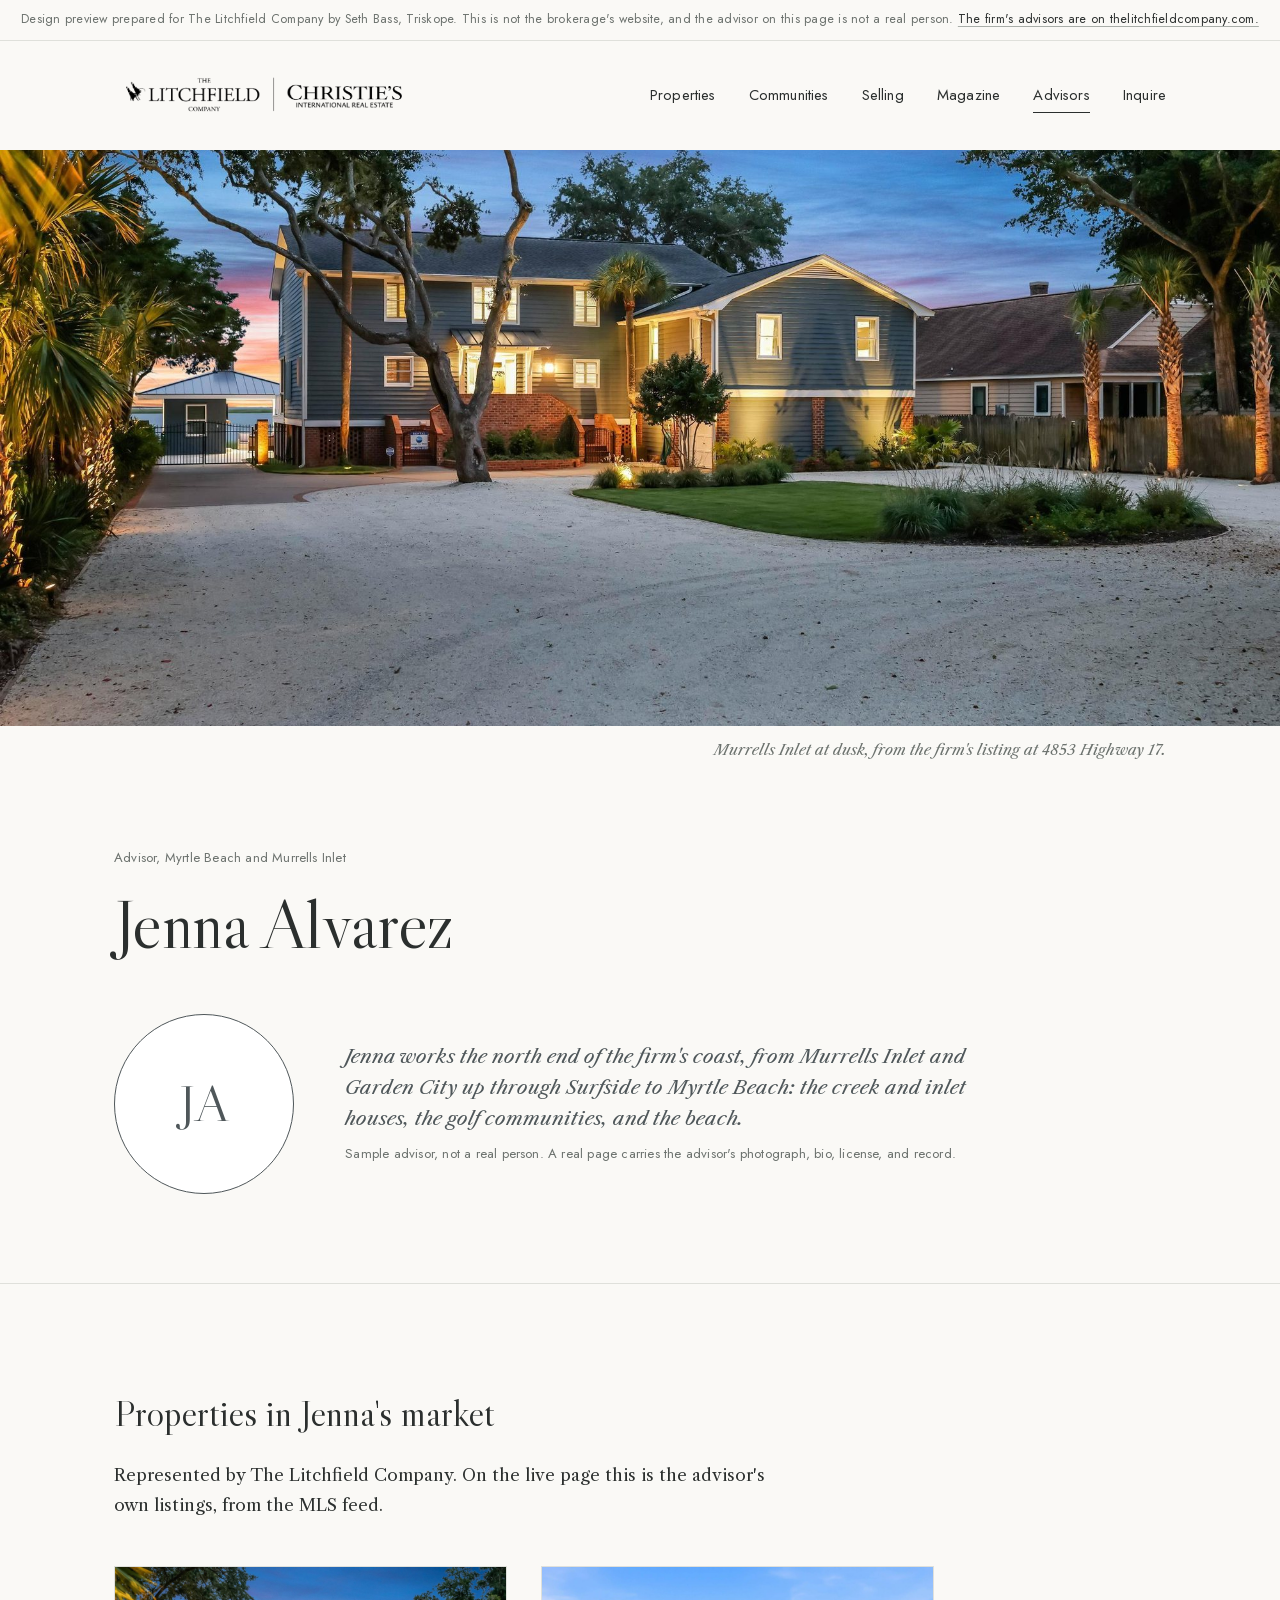
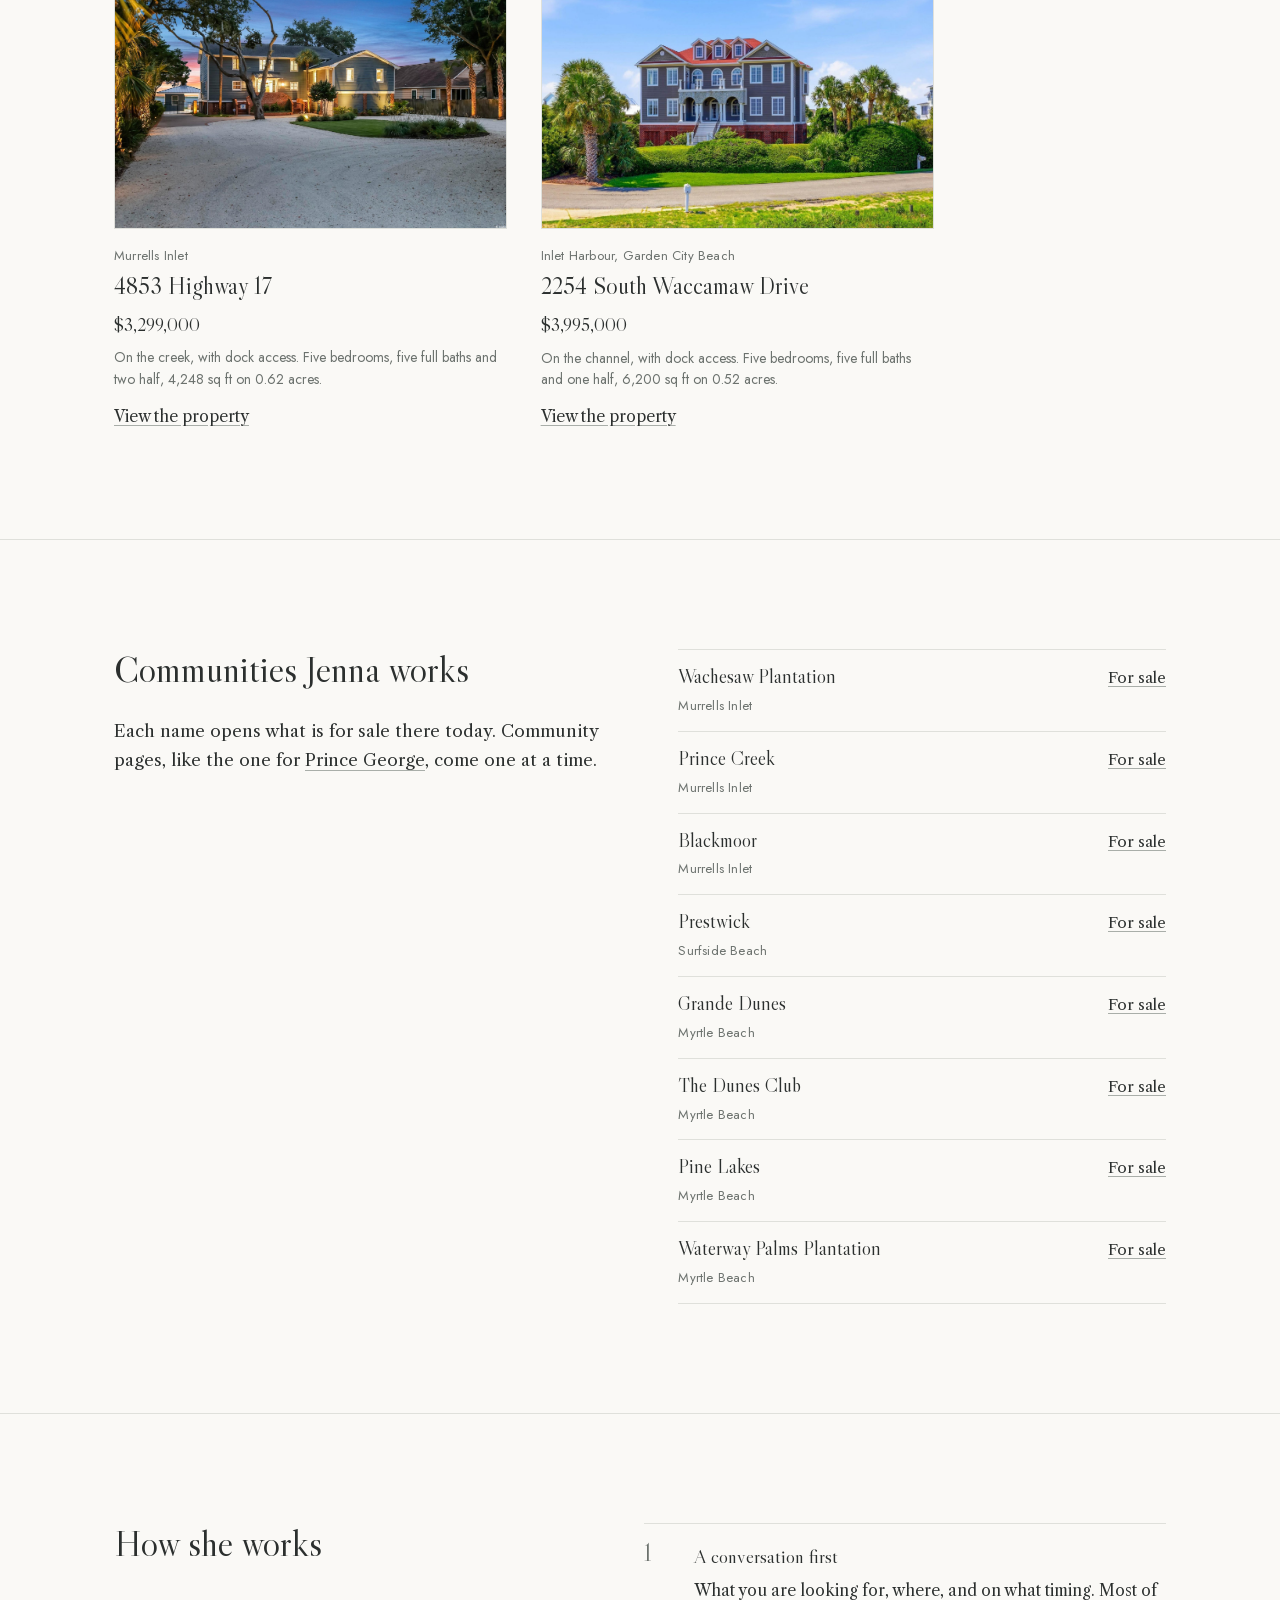
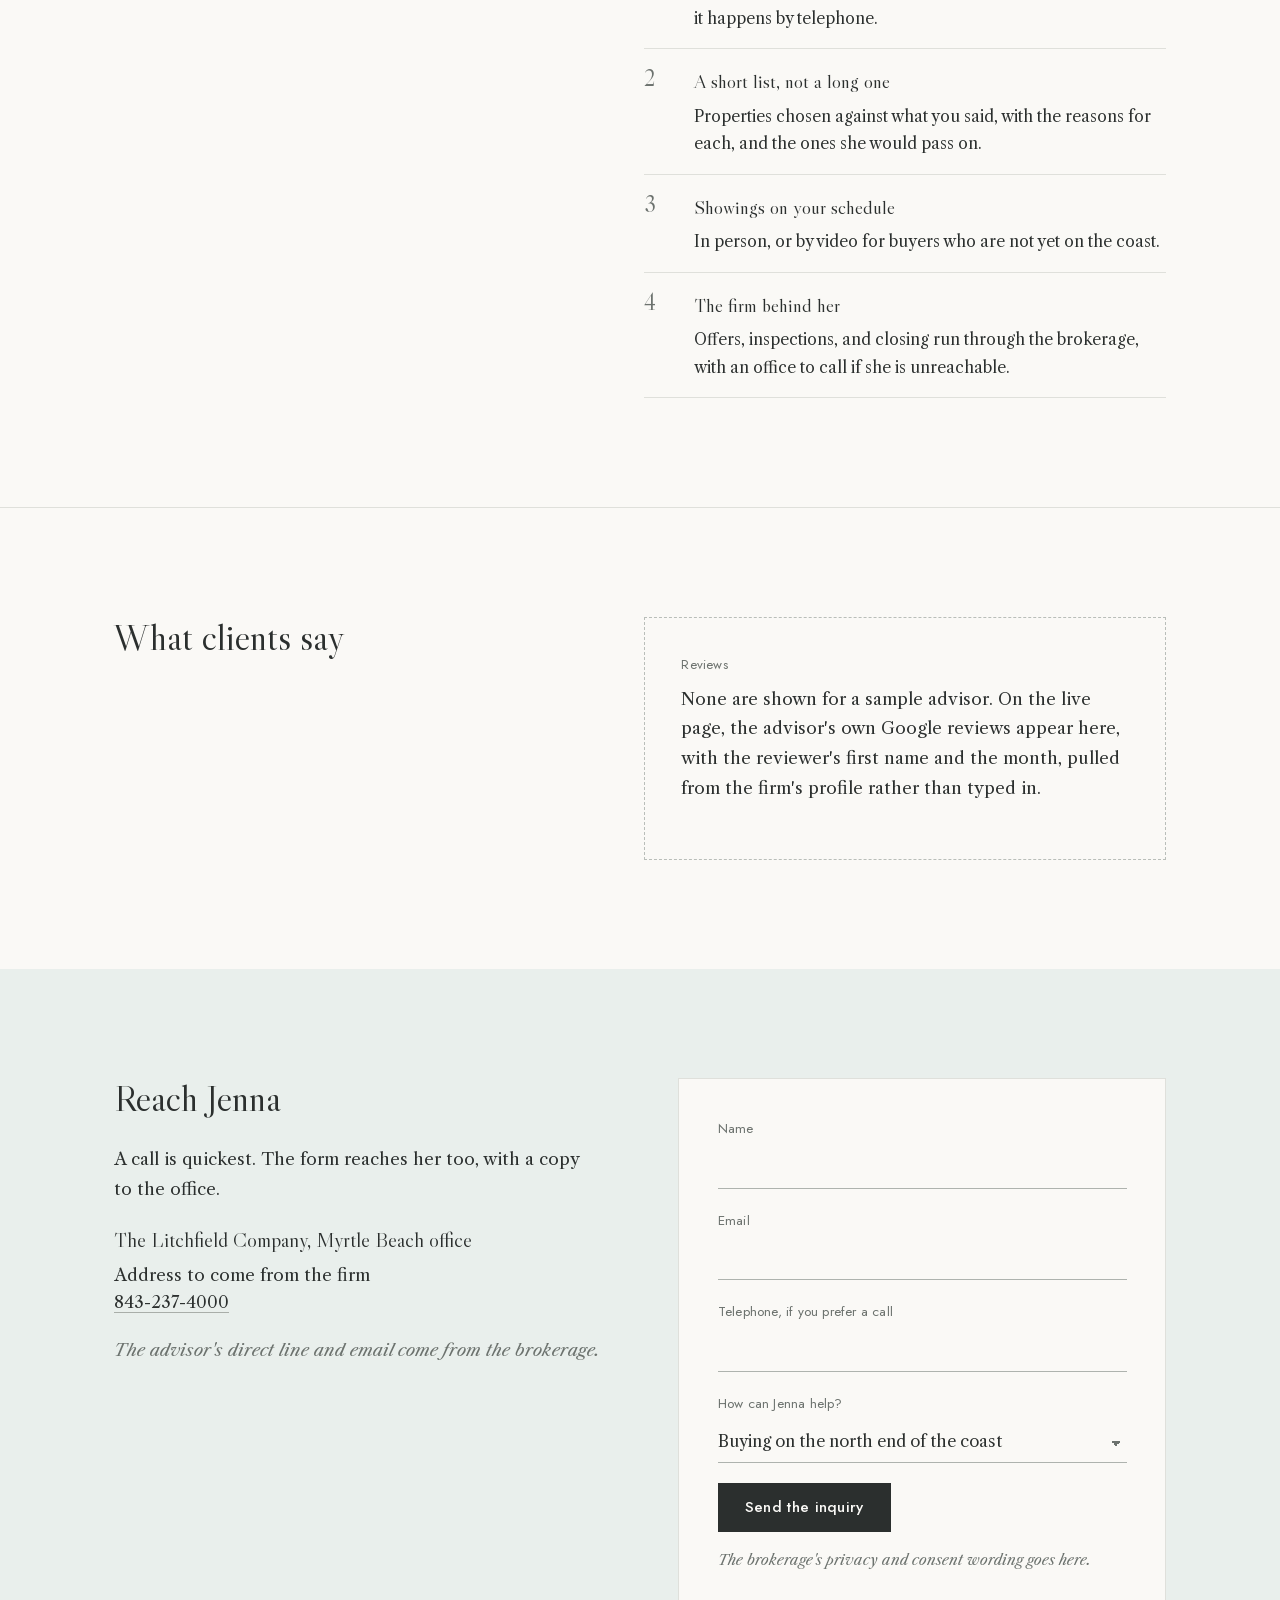
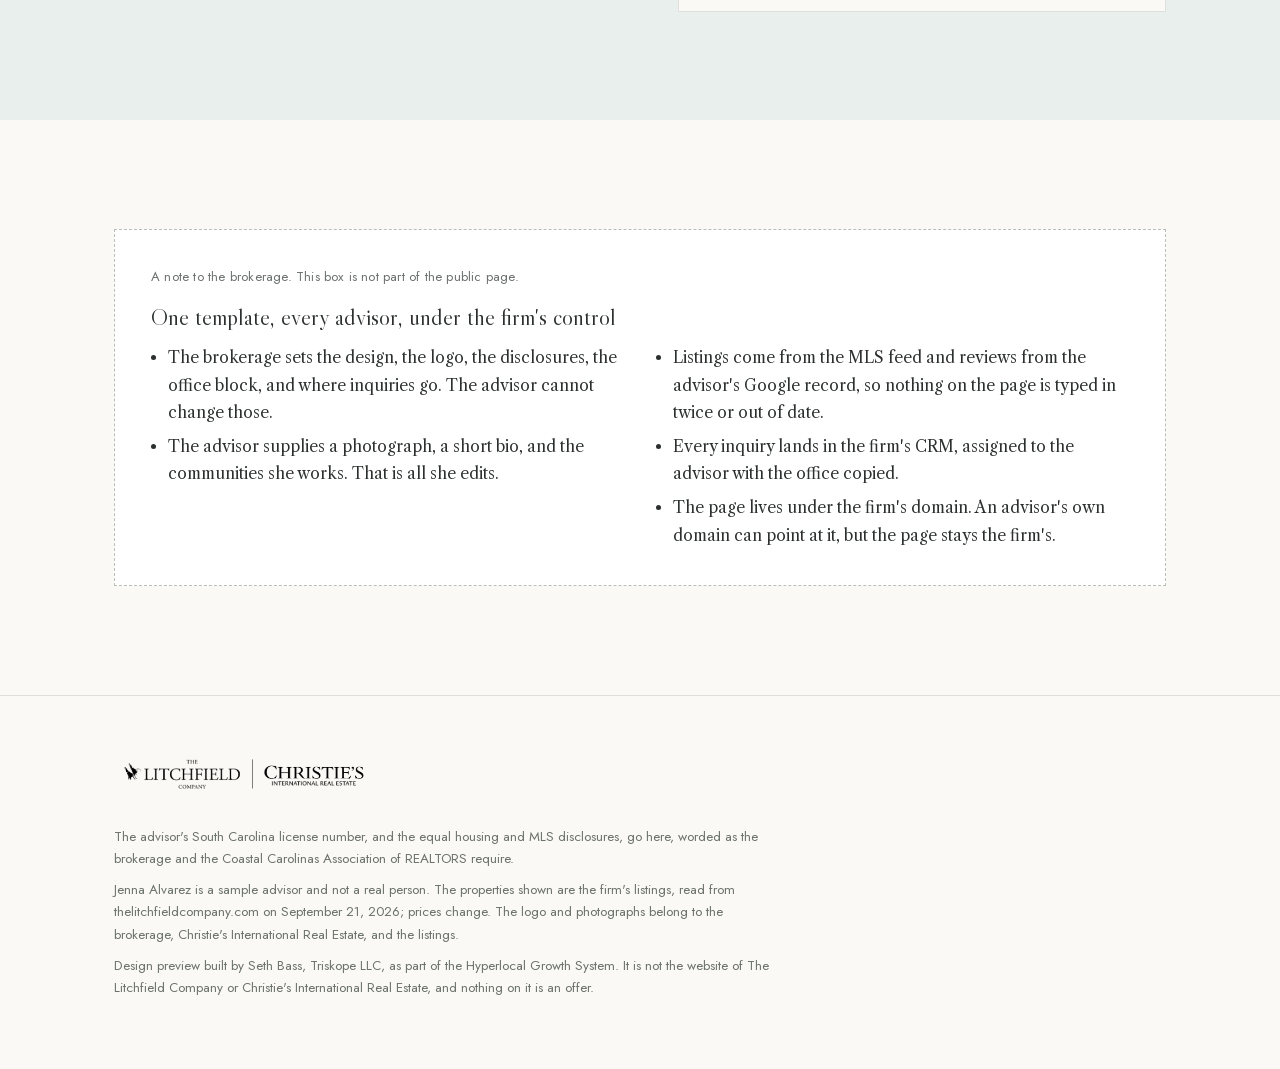
==== commit a9b7842b: "Fonts bundled; pages run offline" ====
--- a/agent/index.html
+++ b/agent/index.html
@@ -6,9 +6,7 @@
 <meta name="robots" content="noindex,nofollow">
 <title>Jenna Alvarez, Advisor | The Litchfield Company. Sample page.</title>
 <meta name="description" content="A sample advisor page on the brokerage's template. Jenna Alvarez is not a real person.">
-<link rel="preconnect" href="https://fonts.googleapis.com">
-<link rel="preconnect" href="https://fonts.gstatic.com" crossorigin>
-<link href="https://fonts.googleapis.com/css2?family=Jost:wght@400;500&family=Libre+Caslon+Display&family=Libre+Caslon+Text:ital,wght@0,400;0,700;1,400&display=swap" rel="stylesheet">
+<link rel="stylesheet" href="../fonts/fonts.css">
 <link rel="stylesheet" href="../css/preview.css">
 <!--
   DESIGN PREVIEW of an advisor page, built 9-22-26 for the 9-23-26 meeting with The Litchfield Company.
--- a/fonts/fonts.css
+++ b/fonts/fonts.css
@@ -0,0 +1,49 @@
+/* Bundled from Google Fonts on 9-23-26 so the pages run offline. Latin subset only. */
+@font-face {
+  font-family: 'Jost';
+  font-style: normal;
+  font-weight: 400;
+  font-display: swap;
+  src: url(jost-400-normal.woff2) format('woff2');
+  unicode-range: U+0000-00FF, U+0131, U+0152-0153, U+02BB-02BC, U+02C6, U+02DA, U+02DC, U+0304, U+0308, U+0329, U+2000-206F, U+20AC, U+2122, U+2191, U+2193, U+2212, U+2215, U+FEFF, U+FFFD;
+}
+@font-face {
+  font-family: 'Jost';
+  font-style: normal;
+  font-weight: 500;
+  font-display: swap;
+  src: url(jost-500-normal.woff2) format('woff2');
+  unicode-range: U+0000-00FF, U+0131, U+0152-0153, U+02BB-02BC, U+02C6, U+02DA, U+02DC, U+0304, U+0308, U+0329, U+2000-206F, U+20AC, U+2122, U+2191, U+2193, U+2212, U+2215, U+FEFF, U+FFFD;
+}
+@font-face {
+  font-family: 'Libre Caslon Display';
+  font-style: normal;
+  font-weight: 400;
+  font-display: swap;
+  src: url(libre-caslon-display-400-normal.woff2) format('woff2');
+  unicode-range: U+0000-00FF, U+0131, U+0152-0153, U+02BB-02BC, U+02C6, U+02DA, U+02DC, U+0304, U+0308, U+0329, U+2000-206F, U+20AC, U+2122, U+2191, U+2193, U+2212, U+2215, U+FEFF, U+FFFD;
+}
+@font-face {
+  font-family: 'Libre Caslon Text';
+  font-style: italic;
+  font-weight: 400;
+  font-display: swap;
+  src: url(libre-caslon-text-400-italic.woff2) format('woff2');
+  unicode-range: U+0000-00FF, U+0131, U+0152-0153, U+02BB-02BC, U+02C6, U+02DA, U+02DC, U+0304, U+0308, U+0329, U+2000-206F, U+20AC, U+2122, U+2191, U+2193, U+2212, U+2215, U+FEFF, U+FFFD;
+}
+@font-face {
+  font-family: 'Libre Caslon Text';
+  font-style: normal;
+  font-weight: 400;
+  font-display: swap;
+  src: url(libre-caslon-text-400-normal.woff2) format('woff2');
+  unicode-range: U+0000-00FF, U+0131, U+0152-0153, U+02BB-02BC, U+02C6, U+02DA, U+02DC, U+0304, U+0308, U+0329, U+2000-206F, U+20AC, U+2122, U+2191, U+2193, U+2212, U+2215, U+FEFF, U+FFFD;
+}
+@font-face {
+  font-family: 'Libre Caslon Text';
+  font-style: normal;
+  font-weight: 700;
+  font-display: swap;
+  src: url(libre-caslon-text-700-normal.woff2) format('woff2');
+  unicode-range: U+0000-00FF, U+0131, U+0152-0153, U+02BB-02BC, U+02C6, U+02DA, U+02DC, U+0304, U+0308, U+0329, U+2000-206F, U+20AC, U+2122, U+2191, U+2193, U+2212, U+2215, U+FEFF, U+FFFD;
+}
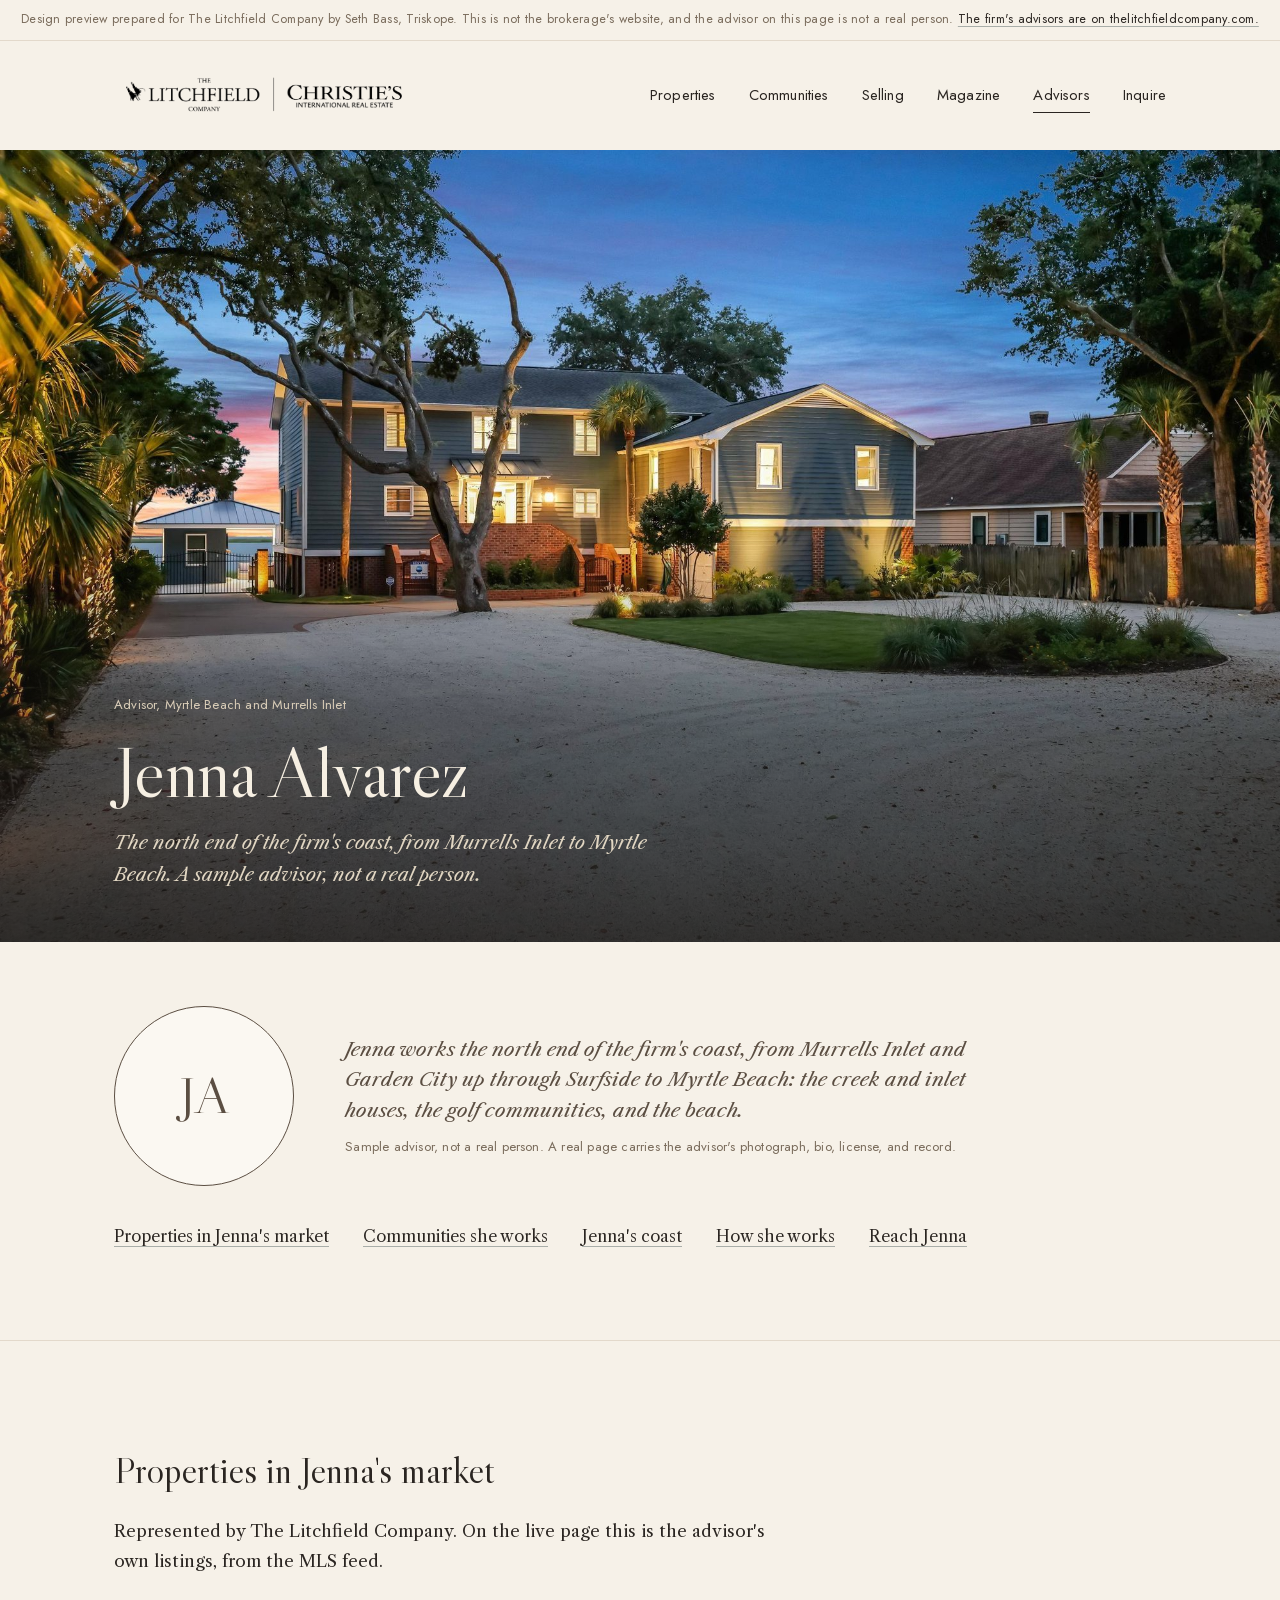
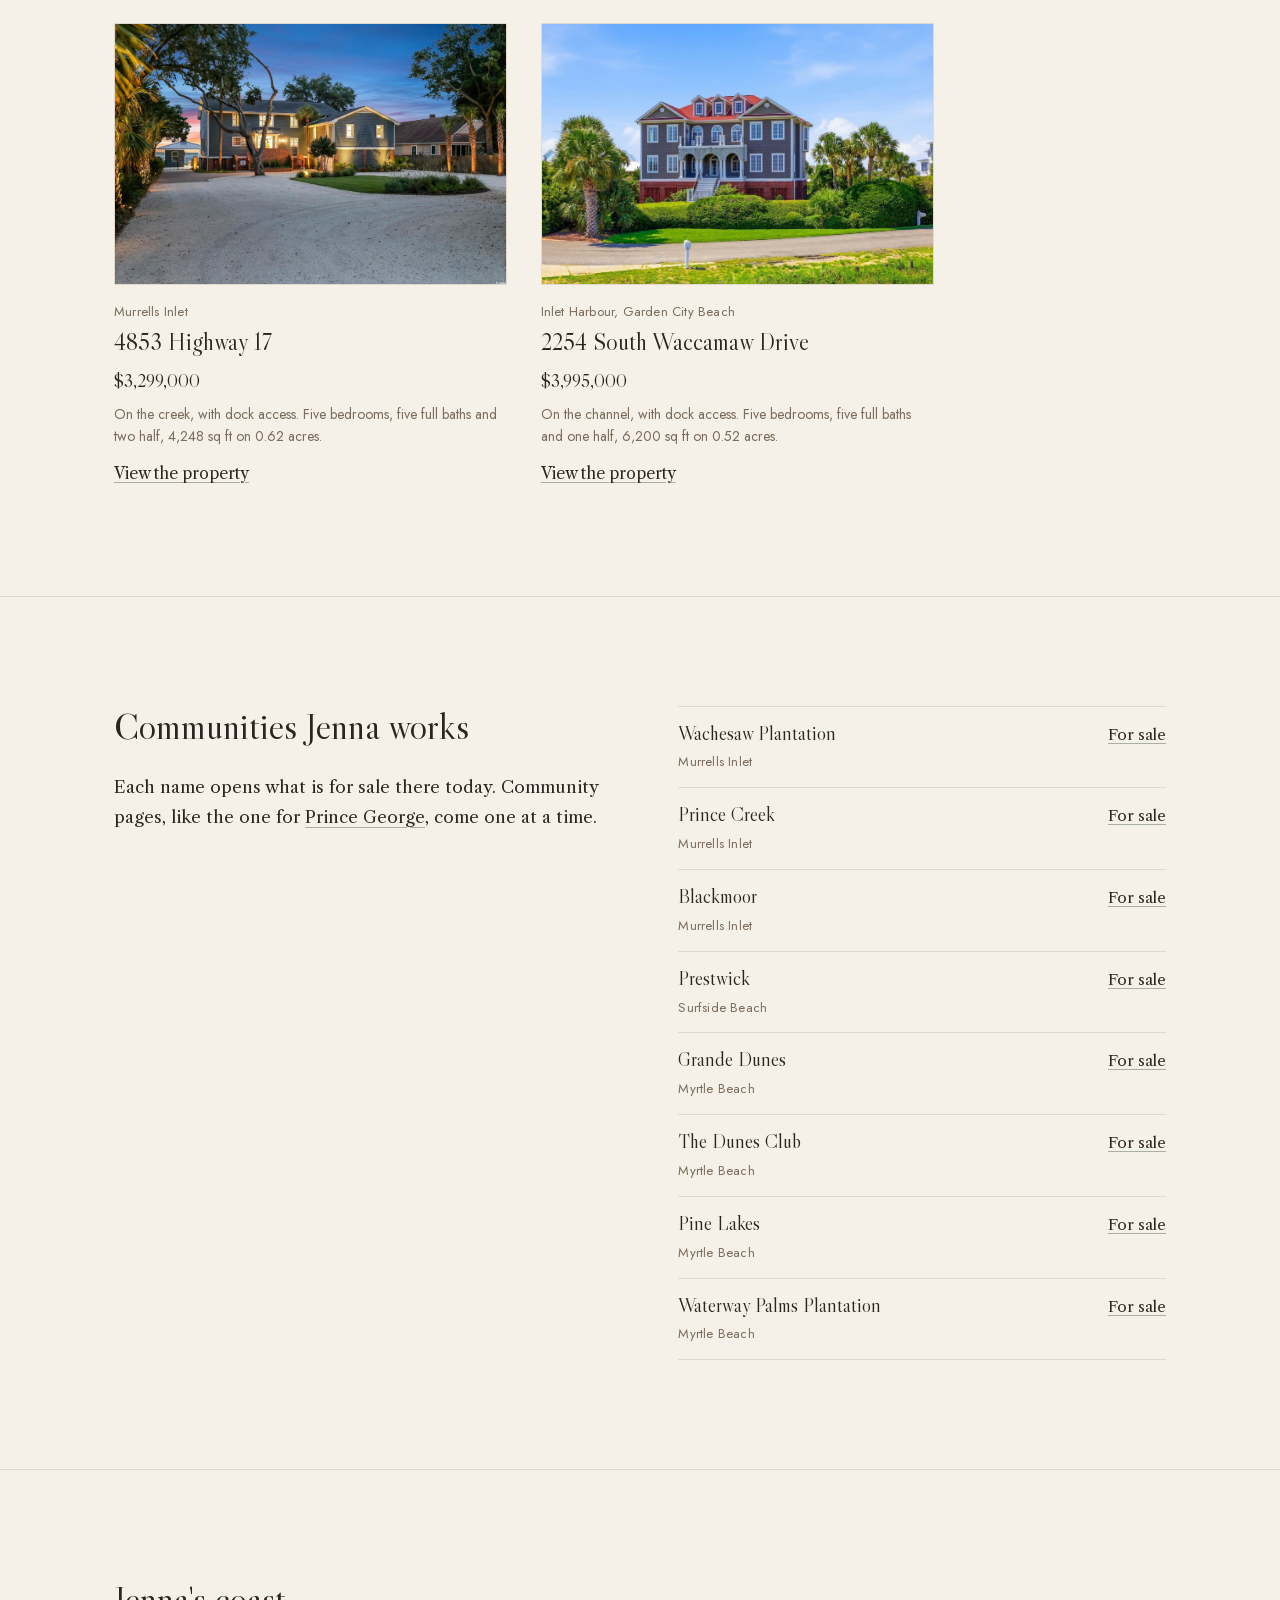
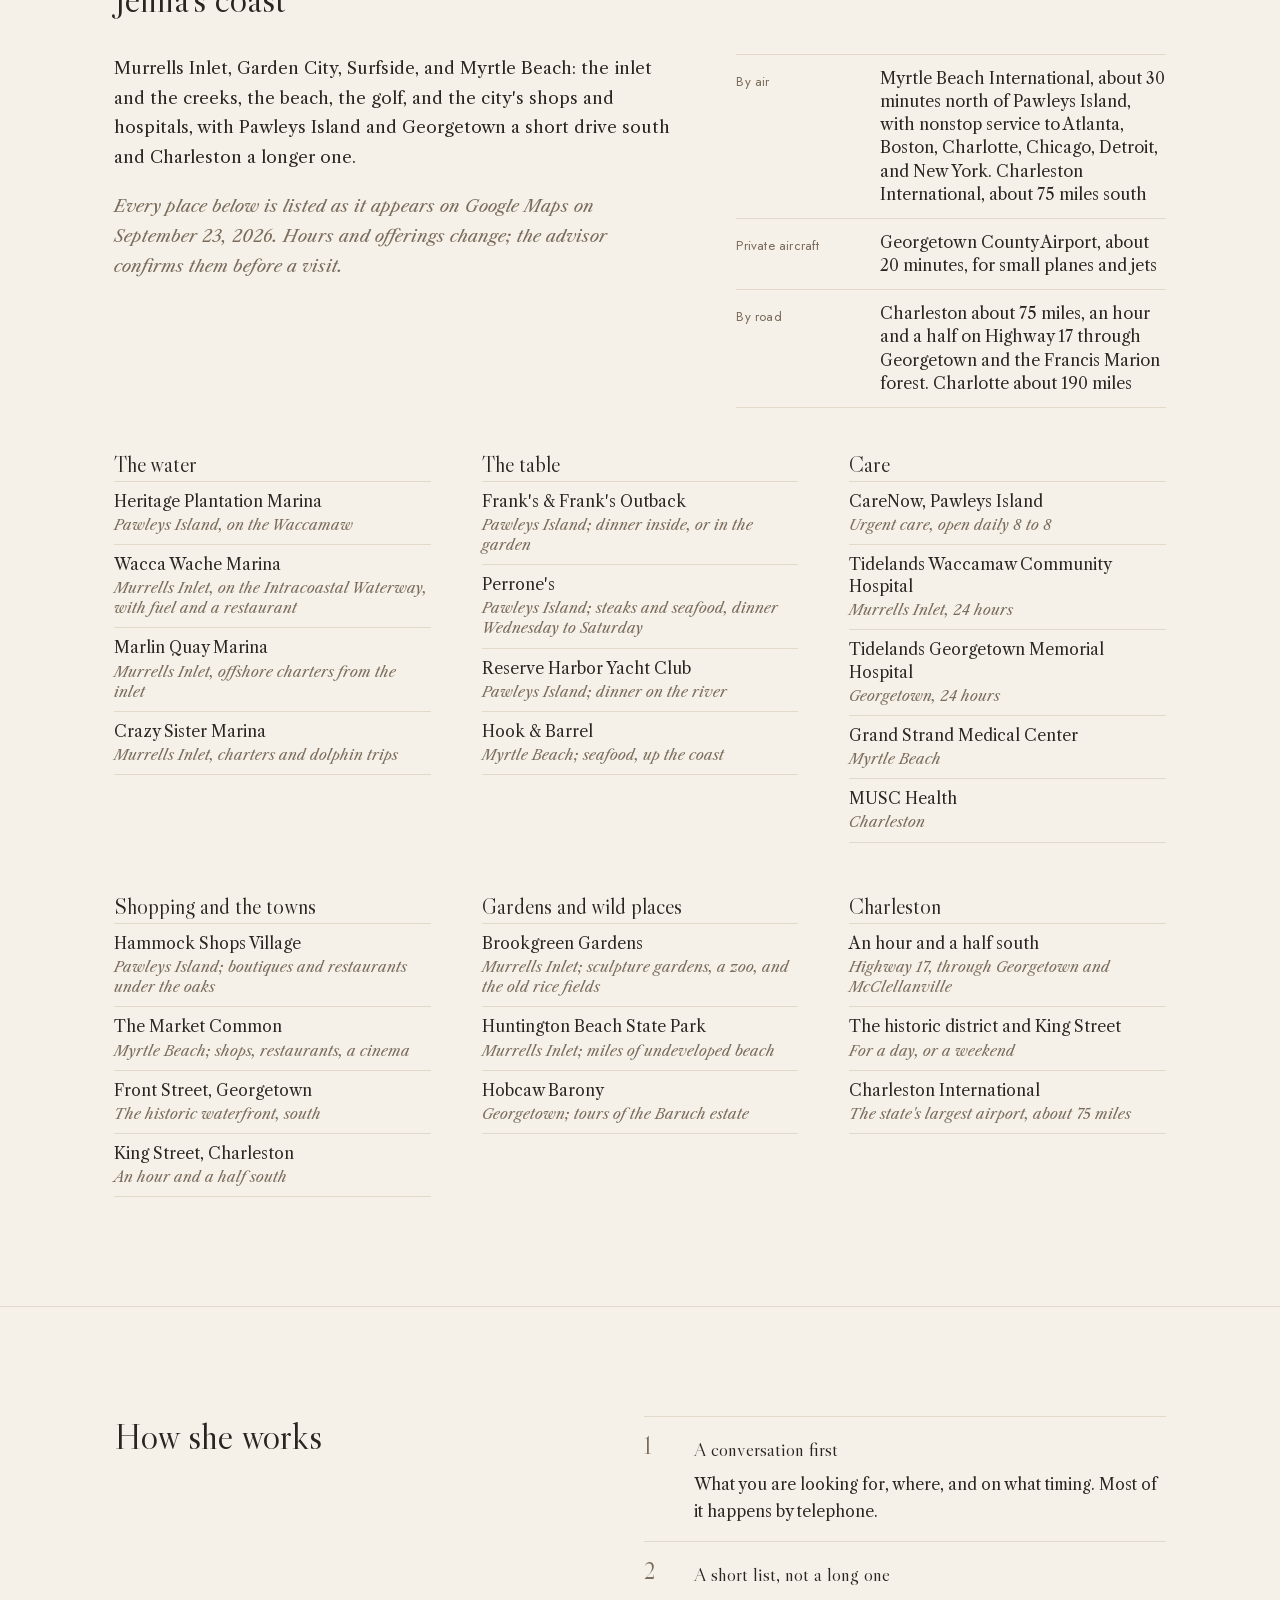
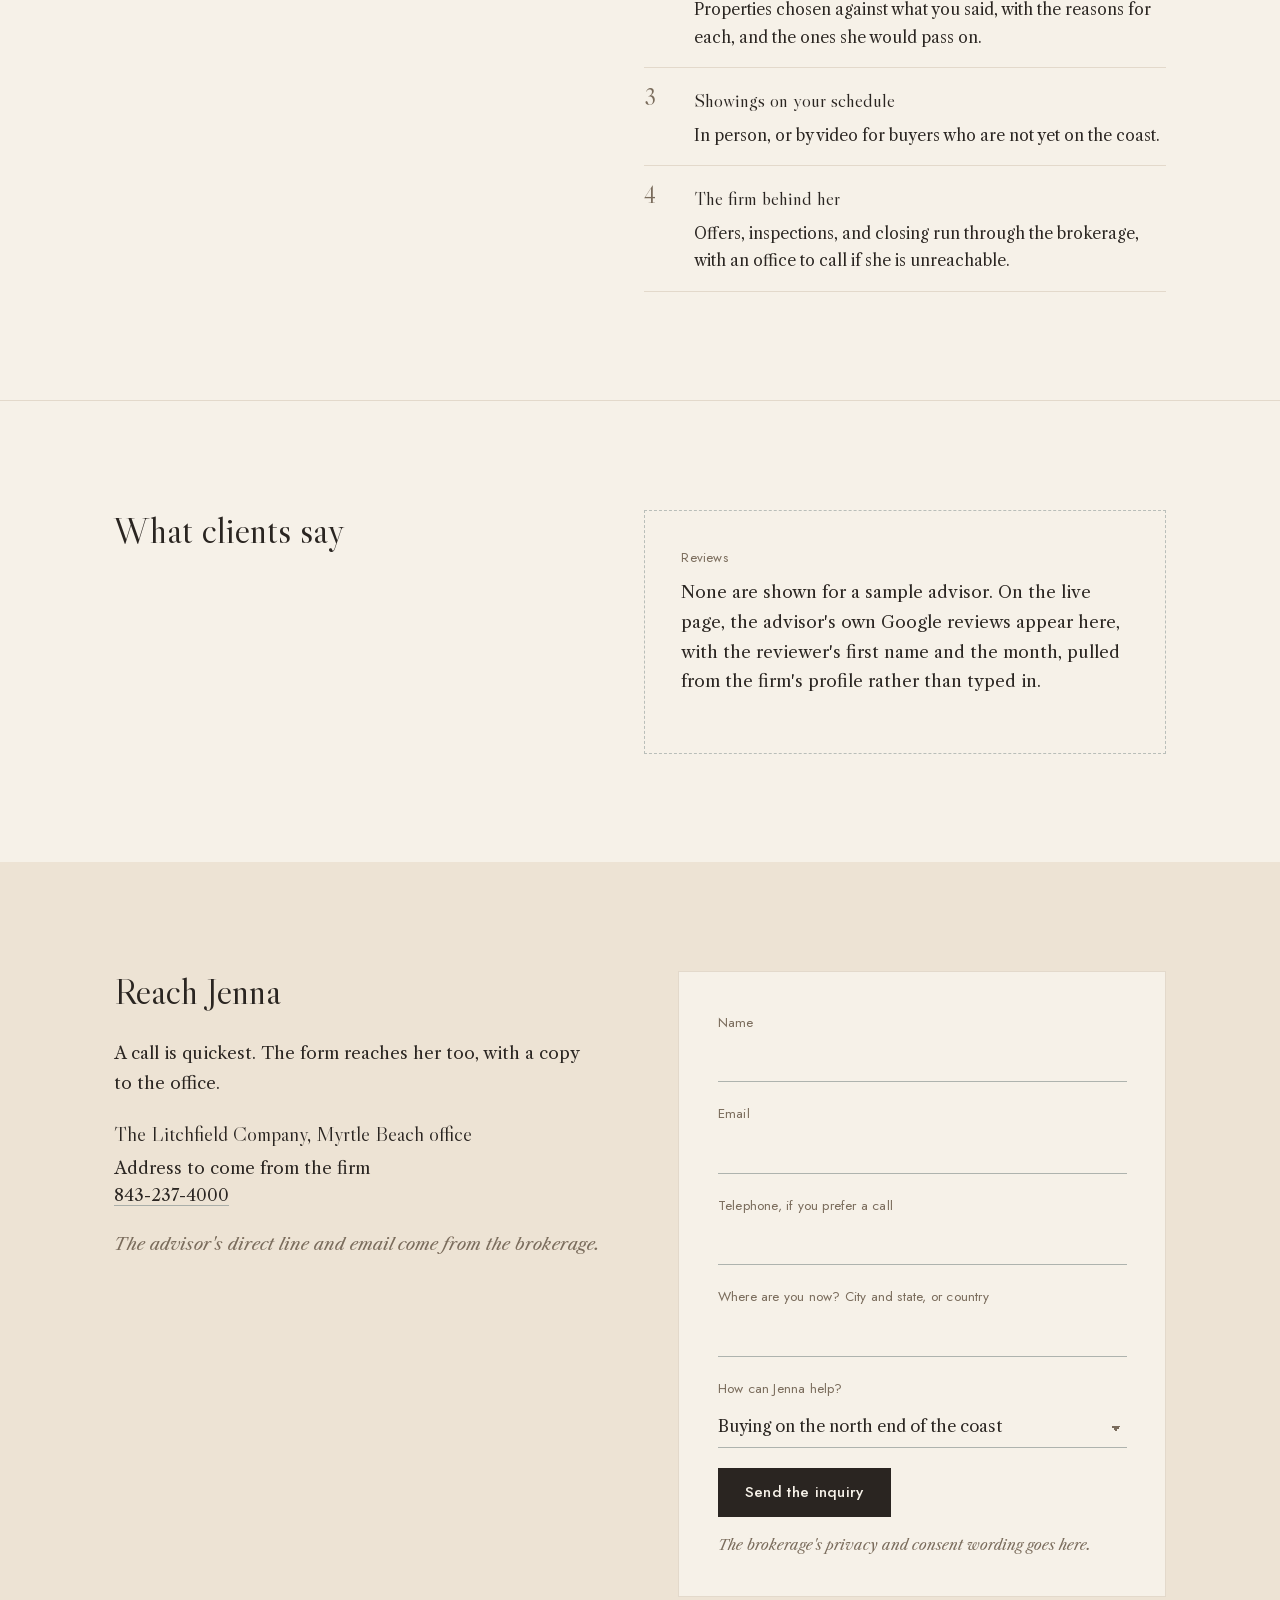
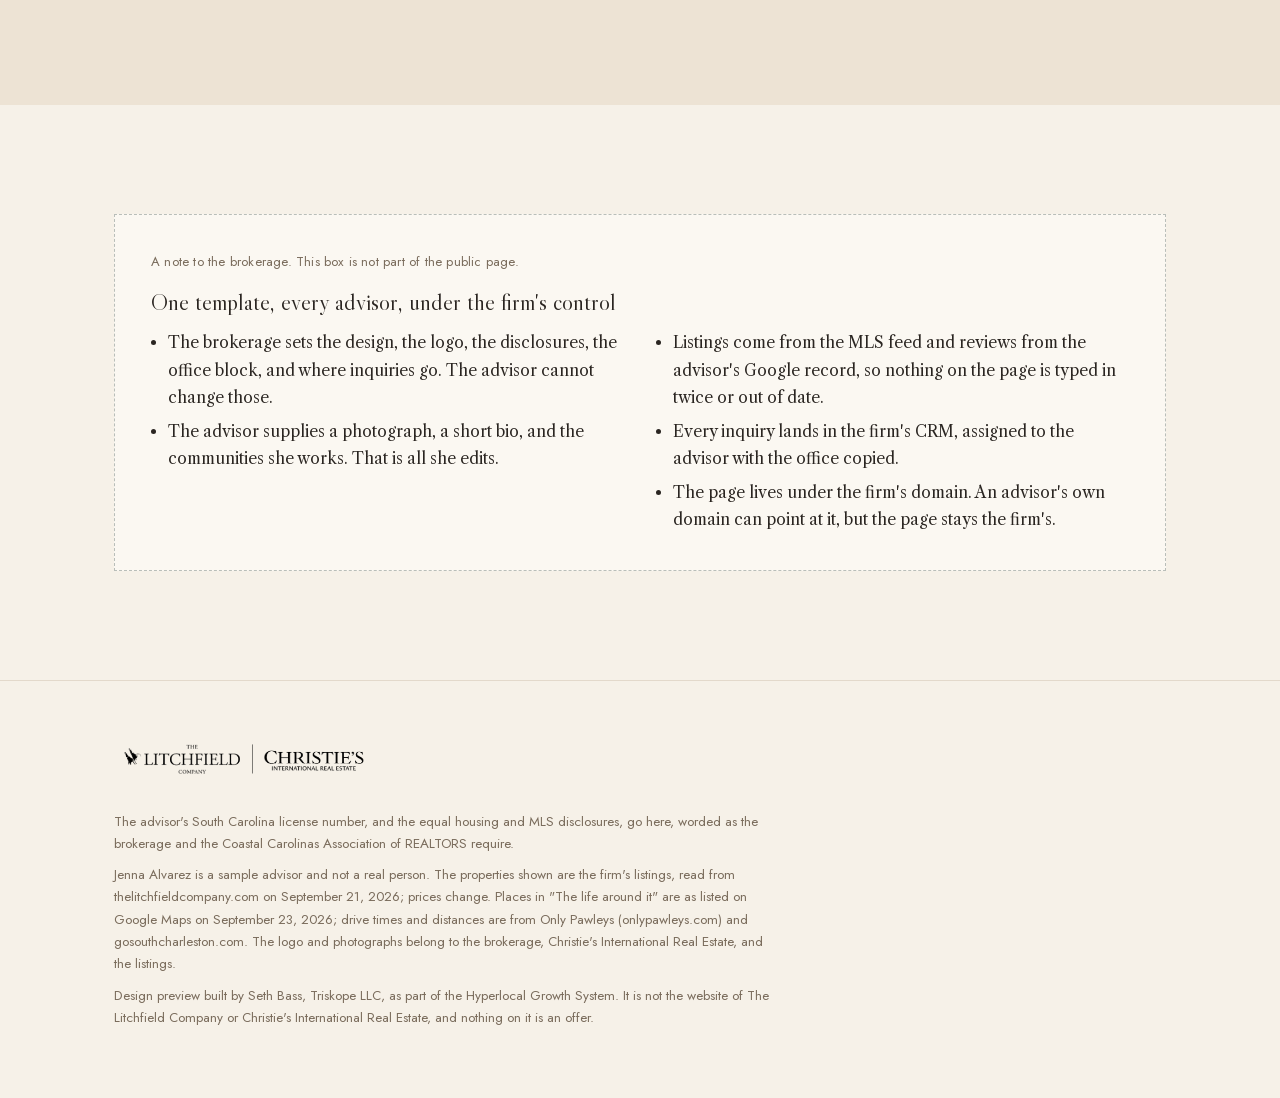
==== commit 4de435aa: "The Brickwell treatment on every page: warm palette, covers, figures, galleries, the life around it" ====
--- a/agent/index.html
+++ b/agent/index.html
@@ -34,7 +34,7 @@
 .slot .label{display:block;margin-bottom:8px}
 </style>
 </head>
-<body>
+<body class="warm">
 <p class="preview-line">Design preview prepared for The Litchfield Company by Seth Bass, Triskope. This is not the brokerage's website, and the advisor on this page is not a real person. <a href="https://www.thelitchfieldcompany.com/agents.php">The firm's advisors are on thelitchfieldcompany.com.</a></p>
 
 <header class="mast">
@@ -52,23 +52,30 @@
 </header>
 
 <main>
-  <figure class="still">
-    <img src="../img/home/hwy17-1.jpg" width="2500" height="1667"
-         alt="Dusk in Murrells Inlet: a gray two-story house under live oaks at the end of a wide sand drive, its windows lit."
-         style="object-position:center 60%">
-    <figcaption>Murrells Inlet at dusk, from the firm's listing at 4853 Highway 17.</figcaption>
-  </figure>
-
-  <section class="opening">
-    <div class="wrap">
+  <figure class="cover">
+    <img src="../img/home/hwy17-1.jpg" width="2500" height="1667" alt="Dusk in Murrells Inlet: a gray two-story house under live oaks at the end of a wide sand drive, its windows lit." style="object-position:center 60%">
+    <figcaption class="scrim"><div class="wrap">
       <p class="label">Advisor, Myrtle Beach and Murrells Inlet</p>
       <h1>Jenna Alvarez</h1>
-      <div class="who">
+      <p class="line">The north end of the firm's coast, from Murrells Inlet to Myrtle Beach. A sample advisor, not a real person.</p>
+    </div></figcaption>
+  </figure>
+
+  <section class="opening" style="padding-top:clamp(36px,5vw,64px)">
+    <div class="wrap">
+      <div class="who" style="margin-top:0">
         <div class="mono" aria-hidden="true">JA</div>
         <div>
           <p class="standfirst" style="margin-top:0">Jenna works the north end of the firm's coast, from Murrells Inlet and Garden City up through Surfside to Myrtle Beach: the creek and inlet houses, the golf communities, and the beach.</p>
           <span class="label sample">Sample advisor, not a real person. A real page carries the advisor's photograph, bio, license, and record.</span>
         </div>
+      </div>
+      <div class="media">
+        <a href="#properties">Properties in Jenna's market</a>
+        <a href="#communities">Communities she works</a>
+        <a href="#around">Jenna's coast</a>
+        <a href="#about">How she works</a>
+        <a href="#inquire">Reach Jenna</a>
       </div>
     </div>
   </section>
@@ -117,6 +124,79 @@
     </div>
   </section>
 
+  <section class="band" id="around">
+    <div class="wrap">
+      <h2>Jenna's coast</h2>
+      <div class="text-ledger">
+        <div>
+          <p>Murrells Inlet, Garden City, Surfside, and Myrtle Beach: the inlet and the creeks, the beach, the golf, and the city's shops and hospitals, with Pawleys Island and Georgetown a short drive south and Charleston a longer one.</p>
+          <p class="aside">Every place below is listed as it appears on Google Maps on September 23, 2026. Hours and offerings change; the advisor confirms them before a visit.</p>
+        </div>
+        <aside class="parts" aria-label="Getting here and away">
+          <dl>
+            <div><dt>By air</dt><dd>Myrtle Beach International, about 30 minutes north of Pawleys Island, with nonstop service to Atlanta, Boston, Charlotte, Chicago, Detroit, and New York. Charleston International, about 75 miles south</dd></div>
+            <div><dt>Private aircraft</dt><dd>Georgetown County Airport, about 20 minutes, for small planes and jets</dd></div>
+            <div><dt>By road</dt><dd>Charleston about 75 miles, an hour and a half on Highway 17 through Georgetown and the Francis Marion forest. Charlotte about 190 miles</dd></div>
+          </dl>
+        </aside>
+      </div>
+      <div class="schedule">
+        <div class="floor">
+          <h3>The water</h3>
+          <ul>
+            <li><div>Heritage Plantation Marina<em>Pawleys Island, on the Waccamaw</em></div></li>
+            <li><div>Wacca Wache Marina<em>Murrells Inlet, on the Intracoastal Waterway, with fuel and a restaurant</em></div></li>
+            <li><div>Marlin Quay Marina<em>Murrells Inlet, offshore charters from the inlet</em></div></li>
+            <li><div>Crazy Sister Marina<em>Murrells Inlet, charters and dolphin trips</em></div></li>
+          </ul>
+        </div>
+        <div class="floor">
+          <h3>The table</h3>
+          <ul>
+            <li><div>Frank's &amp; Frank's Outback<em>Pawleys Island; dinner inside, or in the garden</em></div></li>
+            <li><div>Perrone's<em>Pawleys Island; steaks and seafood, dinner Wednesday to Saturday</em></div></li>
+            <li><div>Reserve Harbor Yacht Club<em>Pawleys Island; dinner on the river</em></div></li>
+            <li><div>Hook &amp; Barrel<em>Myrtle Beach; seafood, up the coast</em></div></li>
+          </ul>
+        </div>
+        <div class="floor">
+          <h3>Care</h3>
+          <ul>
+            <li><div>CareNow, Pawleys Island<em>Urgent care, open daily 8 to 8</em></div></li>
+            <li><div>Tidelands Waccamaw Community Hospital<em>Murrells Inlet, 24 hours</em></div></li>
+            <li><div>Tidelands Georgetown Memorial Hospital<em>Georgetown, 24 hours</em></div></li>
+            <li><div>Grand Strand Medical Center<em>Myrtle Beach</em></div></li>
+            <li><div>MUSC Health<em>Charleston</em></div></li>
+          </ul>
+        </div>
+        <div class="floor">
+          <h3>Shopping and the towns</h3>
+          <ul>
+            <li><div>Hammock Shops Village<em>Pawleys Island; boutiques and restaurants under the oaks</em></div></li>
+            <li><div>The Market Common<em>Myrtle Beach; shops, restaurants, a cinema</em></div></li>
+            <li><div>Front Street, Georgetown<em>The historic waterfront, south</em></div></li>
+            <li><div>King Street, Charleston<em>An hour and a half south</em></div></li>
+          </ul>
+        </div>
+        <div class="floor">
+          <h3>Gardens and wild places</h3>
+          <ul>
+            <li><div>Brookgreen Gardens<em>Murrells Inlet; sculpture gardens, a zoo, and the old rice fields</em></div></li>
+            <li><div>Huntington Beach State Park<em>Murrells Inlet; miles of undeveloped beach</em></div></li>
+            <li><div>Hobcaw Barony<em>Georgetown; tours of the Baruch estate</em></div></li>
+          </ul>
+        </div>
+        <div class="floor">
+          <h3>Charleston</h3>
+          <ul>
+            <li><div>An hour and a half south<em>Highway 17, through Georgetown and McClellanville</em></div></li>
+            <li><div>The historic district and King Street<em>For a day, or a weekend</em></div></li>
+            <li><div>Charleston International<em>The state's largest airport, about 75 miles</em></div></li>
+          </ul>
+        </div>
+      </div>
+    </div>
+  </section>
   <section class="band" id="about">
     <div class="wrap two">
       <h2>How she works</h2>
@@ -164,6 +244,10 @@
         <div class="field">
           <label for="f-phone">Telephone, if you prefer a call</label>
           <input id="f-phone" name="phone" type="tel" autocomplete="tel">
+        </div>
+        <div class="field">
+          <label for="f-where">Where are you now? City and state, or country</label>
+          <input id="f-where" name="where" type="text" autocomplete="off">
         </div>
         <div class="field">
           <label for="f-about">How can Jenna help?</label>
@@ -204,7 +288,7 @@
   <div class="wrap">
     <img src="../img/brand/litchfield-christies-logo.png" width="470" height="90" alt="The Litchfield Company, Christie's International Real Estate">
     <p>The advisor's South Carolina license number, and the equal housing and MLS disclosures, go here, worded as the brokerage and the Coastal Carolinas Association of REALTORS require.</p>
-    <p>Jenna Alvarez is a sample advisor and not a real person. The properties shown are the firm's listings, read from thelitchfieldcompany.com on September 21, 2026; prices change. The logo and photographs belong to the brokerage, Christie's International Real Estate, and the listings.</p>
+    <p>Jenna Alvarez is a sample advisor and not a real person. The properties shown are the firm's listings, read from thelitchfieldcompany.com on September 21, 2026; prices change. Places in "The life around it" are as listed on Google Maps on September 23, 2026; drive times and distances are from Only Pawleys (onlypawleys.com) and gosouthcharleston.com. The logo and photographs belong to the brokerage, Christie's International Real Estate, and the listings.</p>
     <p>Design preview built by Seth Bass, Triskope LLC, as part of the Hyperlocal Growth System. It is not the website of The Litchfield Company or Christie's International Real Estate, and nothing on it is an offer.</p>
   </div>
 </footer>
--- a/css/preview.css
+++ b/css/preview.css
@@ -246,6 +246,62 @@
 .office b{display:block;font-family:var(--display);font-weight:400;font-size:1.3rem;margin-bottom:4px}
 .office a{white-space:nowrap}
 
+/* ---------- version 4: the Brickwell treatment, shared by every page ---------- */
+body.warm{--paper:#F6F1E8;--sheet:#FBF8F2;--ink:#2A2521;--soft:#7A6C5C;--slate:#5B4E42;--hair:#E3D9CB;--tint:#EDE3D4;--gold:#9C7F4E}
+.cover{position:relative;margin:0;background:#1D1915}
+.cover img{width:100%;height:min(88vh,960px);min-height:420px;object-fit:cover;object-position:center 55%;display:block}
+.cover .scrim{position:absolute;inset:auto 0 0 0;padding:clamp(120px,18vh,220px) 0 clamp(30px,4vw,56px);background:linear-gradient(to top,rgba(29,25,21,.82),rgba(29,25,21,.45) 45%,rgba(29,25,21,0));color:#F2EADB}
+.cover .scrim .label{color:#D9CDB8}
+.cover h1{color:#F6EFE2;font-size:clamp(2.4rem,5.6vw,4.8rem);letter-spacing:-.008em;margin:10px 0 0}
+.cover .line{font-style:italic;color:#E1D6C2;font-size:1.15rem;margin:14px 0 0;max-width:48ch}
+.figures{display:grid;grid-template-columns:repeat(3,minmax(0,1fr));gap:clamp(20px,4vw,56px);margin-top:clamp(30px,4.4vw,56px);border-top:1px solid var(--hair);padding-top:clamp(22px,3vw,36px)}
+@media(max-width:720px){.figures{grid-template-columns:1fr;gap:18px}}
+.figures b{display:block;font-family:var(--display);font-weight:400;font-size:clamp(2.1rem,4vw,3.2rem);line-height:1;letter-spacing:-.01em;color:var(--slate)}
+.figures span{display:block;margin-top:8px}
+.media{display:flex;flex-wrap:wrap;gap:12px 34px;margin-top:clamp(26px,3vw,40px);font-size:1rem}
+
+/* the theatre */
+.theatre{background:#1D1915;color:#EFE7DA;padding:clamp(28px,4vw,56px) 0 clamp(26px,3vw,40px);margin-top:clamp(40px,6vw,88px)}
+.theatre .hd{display:flex;justify-content:space-between;align-items:baseline;gap:20px;margin-bottom:18px}
+.theatre h2{color:#F6EFE2;font-size:clamp(1.6rem,2.8vw,2.3rem);margin:0}
+.theatre .hd .label{color:#B9AC96}
+.stage{position:relative;height:min(80vh,880px);min-height:360px;overflow:hidden;background:#151210}
+.frame{position:absolute;inset:0;margin:0;opacity:0;transition:opacity 1100ms cubic-bezier(.4,0,.2,1)}
+.frame.is-on{opacity:1}
+.frame img{width:100%;height:100%;object-fit:cover;object-position:center;display:block}
+.frame.fit img{object-fit:contain;background:#151210}
+.stage:fullscreen{height:100vh;background:#151210} .stage:fullscreen .frame img{object-fit:contain}
+.th-btn{position:absolute;top:50%;transform:translateY(-50%);width:52px;height:52px;border-radius:50%;border:1px solid rgba(246,239,226,.55);background:rgba(29,25,21,.35);color:#F6EFE2;cursor:pointer;display:flex;align-items:center;justify-content:center;opacity:0;transition:opacity 300ms}
+.stage:hover .th-btn,.stage:focus-within .th-btn{opacity:1} @media(hover:none){.th-btn{opacity:1}}
+.th-btn:hover{background:rgba(29,25,21,.65)} .th-btn.prev{left:clamp(12px,2vw,28px)} .th-btn.next{right:clamp(12px,2vw,28px)}
+.th-btn svg{width:20px;height:20px;stroke:currentColor;fill:none;stroke-width:1.2;stroke-linecap:round;stroke-linejoin:round}
+.th-full{position:absolute;right:clamp(12px,2vw,28px);bottom:16px;border:1px solid rgba(246,239,226,.5);background:rgba(29,25,21,.35);color:#F6EFE2;font-family:var(--ui);font-size:.8rem;letter-spacing:.03em;padding:8px 12px;cursor:pointer;opacity:0;transition:opacity 300ms}
+.stage:hover .th-full,.stage:focus-within .th-full{opacity:1} @media(hover:none){.th-full{opacity:1}}
+.th-bar{display:flex;justify-content:space-between;align-items:baseline;gap:20px;flex-wrap:wrap;margin-top:16px}
+.th-count{font-family:var(--display);font-size:1.35rem;color:#F6EFE2} .th-count span{font-family:var(--ui);font-size:.85rem;color:#B9AC96;margin-left:6px}
+.th-count em{font-style:italic;color:#D9CDB8;margin-left:14px;font-size:1.05rem}
+.chapters{display:flex;flex-wrap:wrap;gap:4px 18px}
+.chapters button{background:none;border:0;padding:6px 0;color:#B9AC96;font-family:var(--ui);font-size:.82rem;letter-spacing:.02em;cursor:pointer;border-bottom:1px solid transparent}
+.chapters button span{display:none} .chapters button:hover,.chapters button.is-on{color:#F6EFE2;border-bottom-color:var(--gold)}
+.strip{display:flex;gap:6px;overflow-x:auto;padding:16px 0 4px;scrollbar-width:thin;scrollbar-color:#5B4E42 transparent;-webkit-overflow-scrolling:touch}
+.strip button{flex:0 0 auto;padding:0;border:0;background:none;cursor:pointer;opacity:.5;transition:opacity 300ms;border-bottom:2px solid transparent}
+.strip button img{width:96px;height:64px;object-fit:cover;display:block}
+.strip button:hover,.strip button.is-on{opacity:1} .strip button.is-on{border-bottom-color:var(--gold)}
+@media(prefers-reduced-motion:reduce){.frame{transition:none}}
+
+.day{list-style:none;margin:0;padding:0;max-width:var(--measure)}
+.day li{padding:18px 0;border-top:1px solid var(--hair)} .day li:last-child{border-bottom:1px solid var(--hair)}
+.day b{display:block;font-family:var(--display);font-weight:400;font-size:1.3rem;margin-bottom:6px} .day p{margin:0}
+.floor li div{display:block}.floor li em{display:block;font-style:italic;font-size:.9rem;color:var(--soft);margin-top:2px}
+.withheld{border:1px solid var(--slate);padding:clamp(22px,3vw,36px);max-width:var(--measure);background:var(--sheet)}
+.withheld ul{margin:10px 0 0;padding-left:1.1em} .withheld li{margin-bottom:.35em}
+
+.hero .scrim{position:absolute;inset:auto 0 0 0;z-index:3;padding:clamp(120px,18vh,220px) 0 clamp(30px,4vw,56px);background:linear-gradient(to top,rgba(29,25,21,.82),rgba(29,25,21,.45) 45%,rgba(29,25,21,0));color:#F2EADB;pointer-events:none}
+.hero .scrim .label{color:#D9CDB8}
+.hero .scrim h1{color:#F6EFE2;font-size:clamp(2.4rem,5.6vw,4.8rem);letter-spacing:-.008em;margin:10px 0 0;max-width:16ch}
+.hero .scrim .line{font-style:italic;color:#E1D6C2;font-size:1.15rem;margin:14px 0 0;max-width:48ch}
+.who+.media{margin-top:clamp(22px,3vw,36px)}
+
 /* ---------- foot ---------- */
 .foot{border-top:1px solid var(--hair);padding-block:54px 60px;font-family:var(--ui);font-size:.84rem;color:var(--soft);line-height:1.65}
 .foot img{width:260px;margin-bottom:26px}
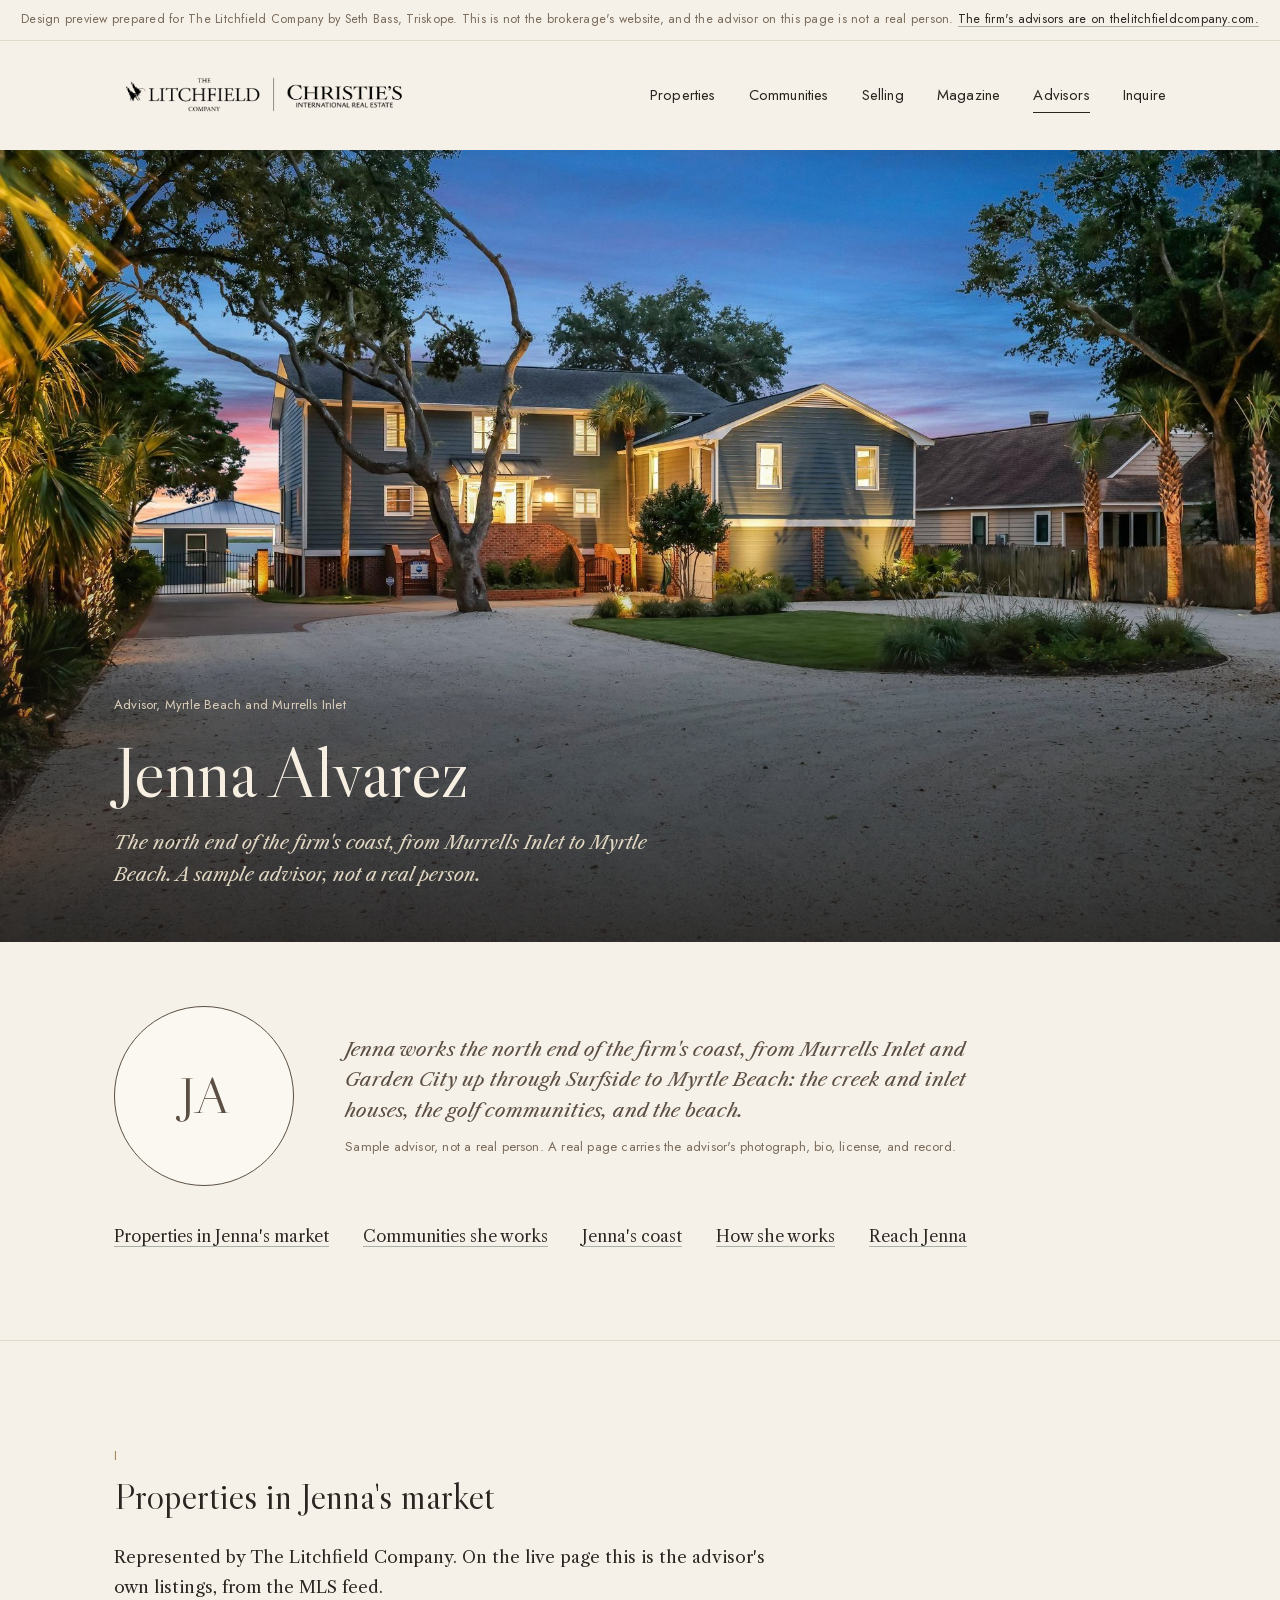
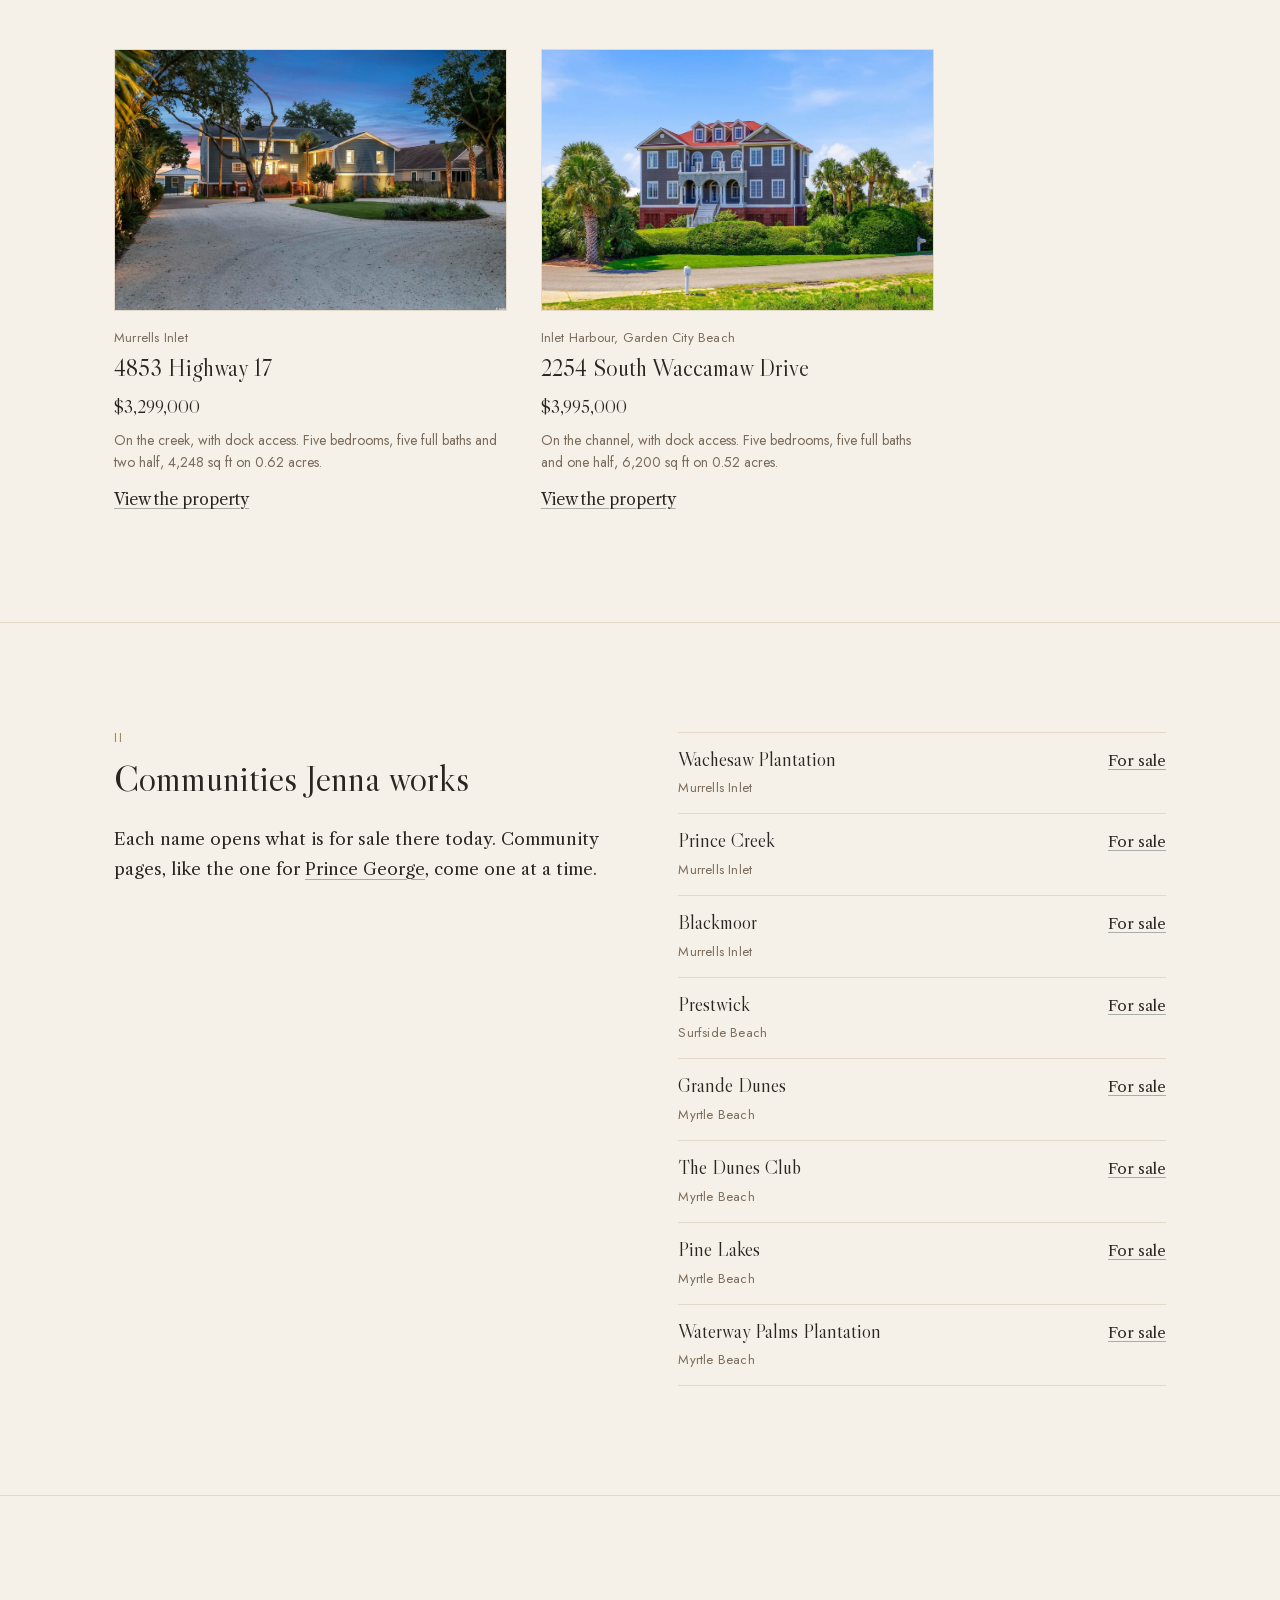
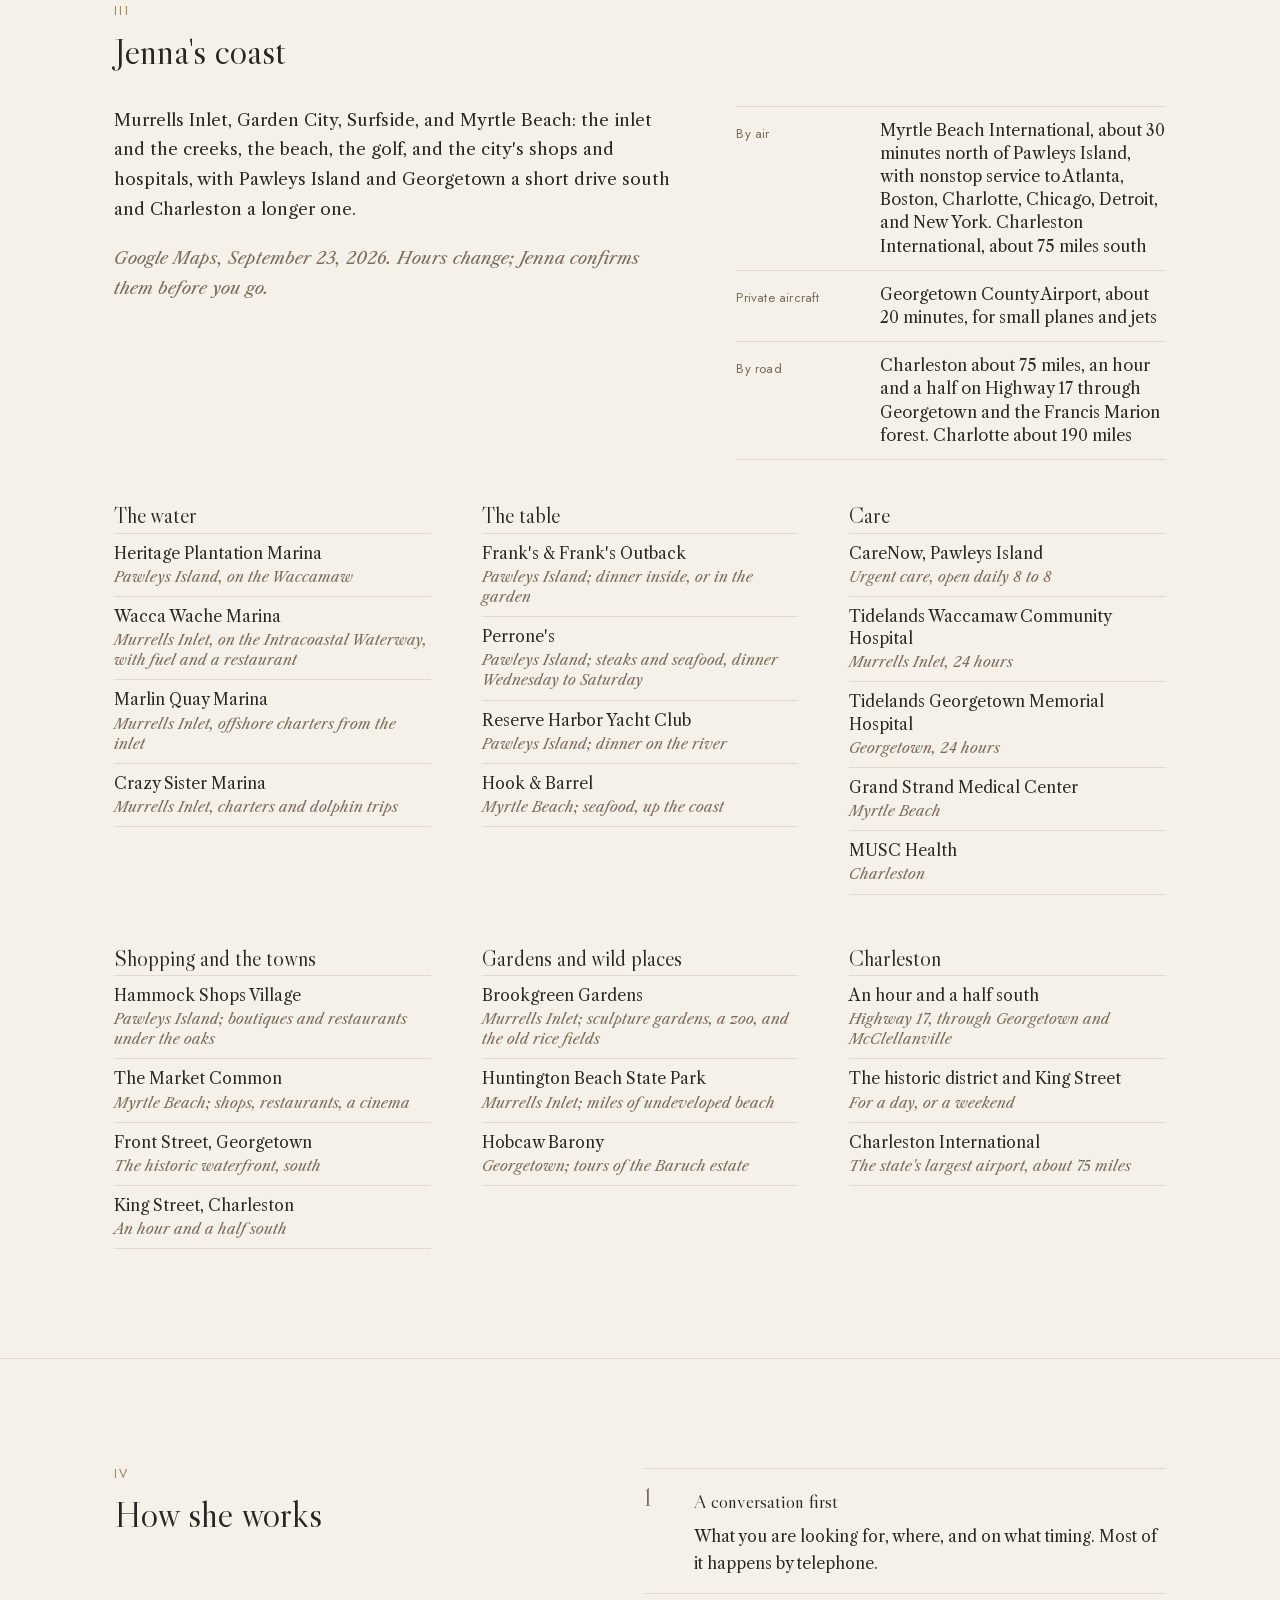
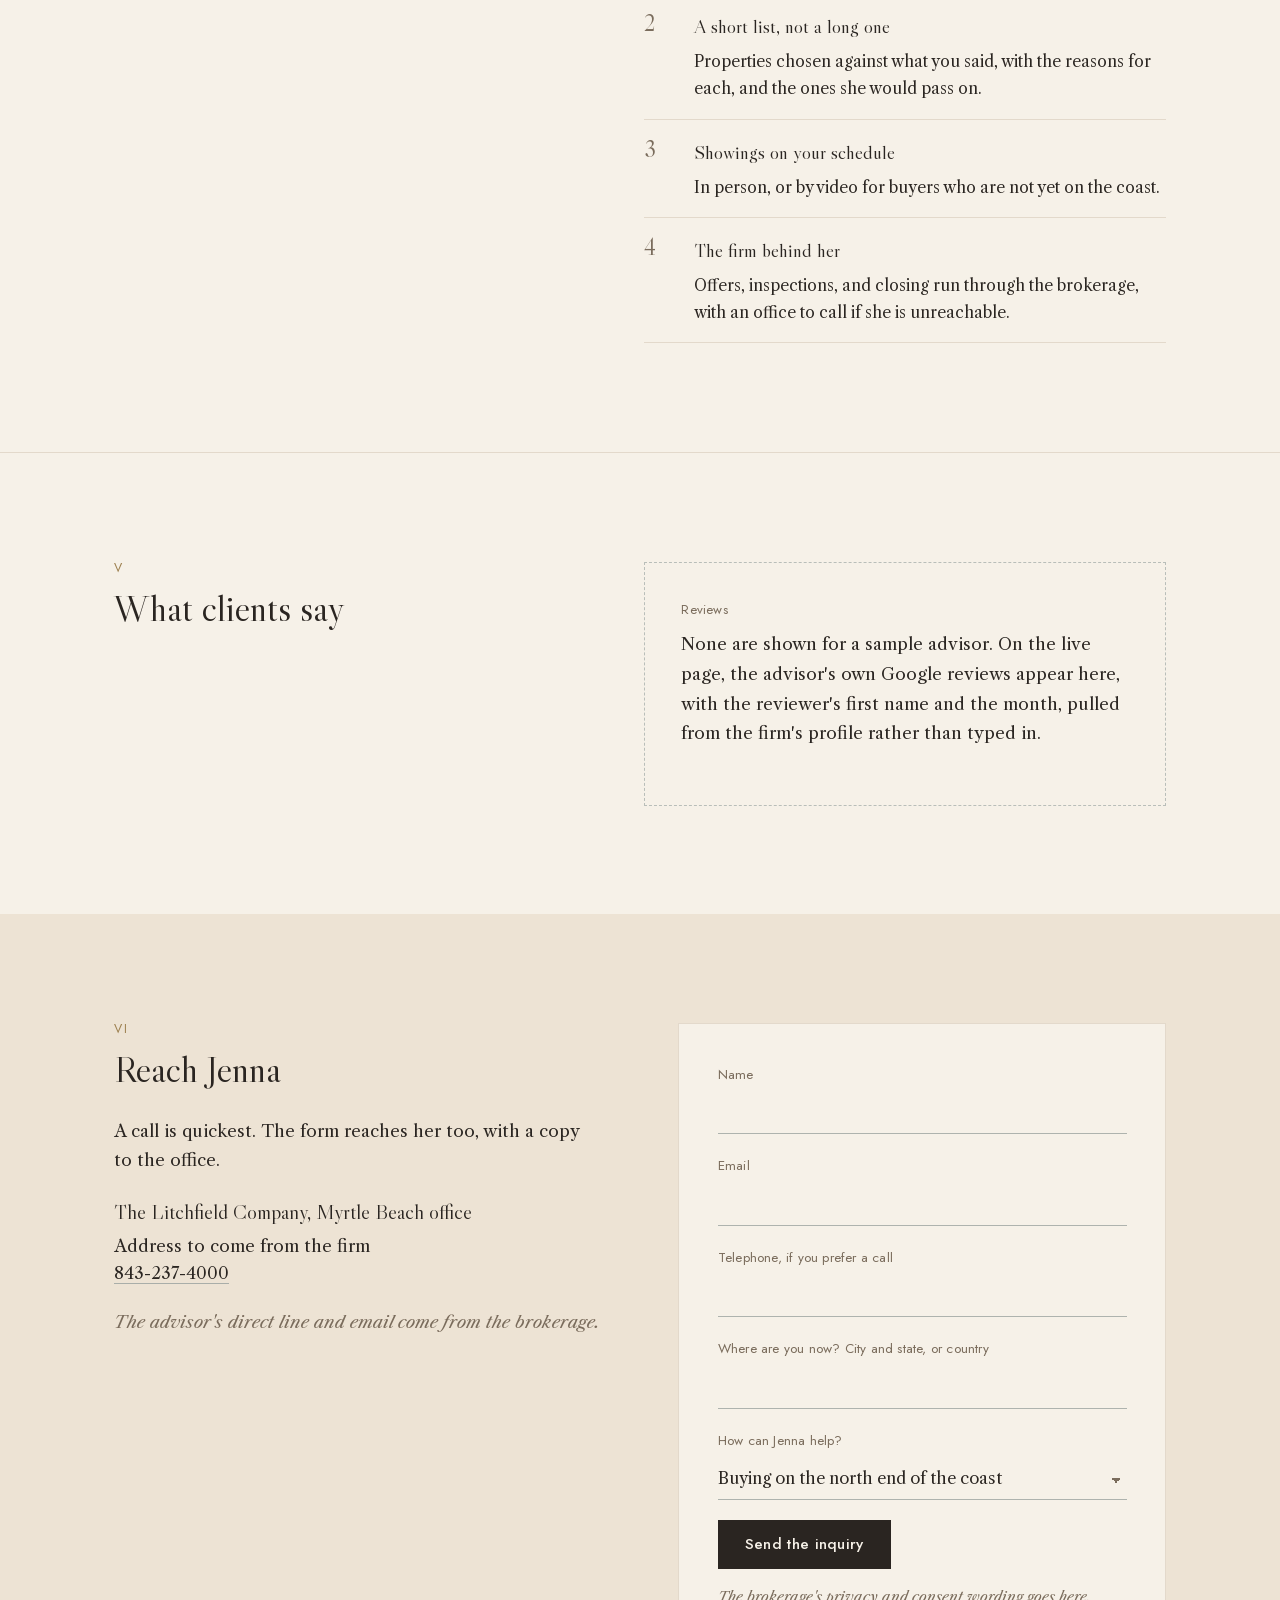
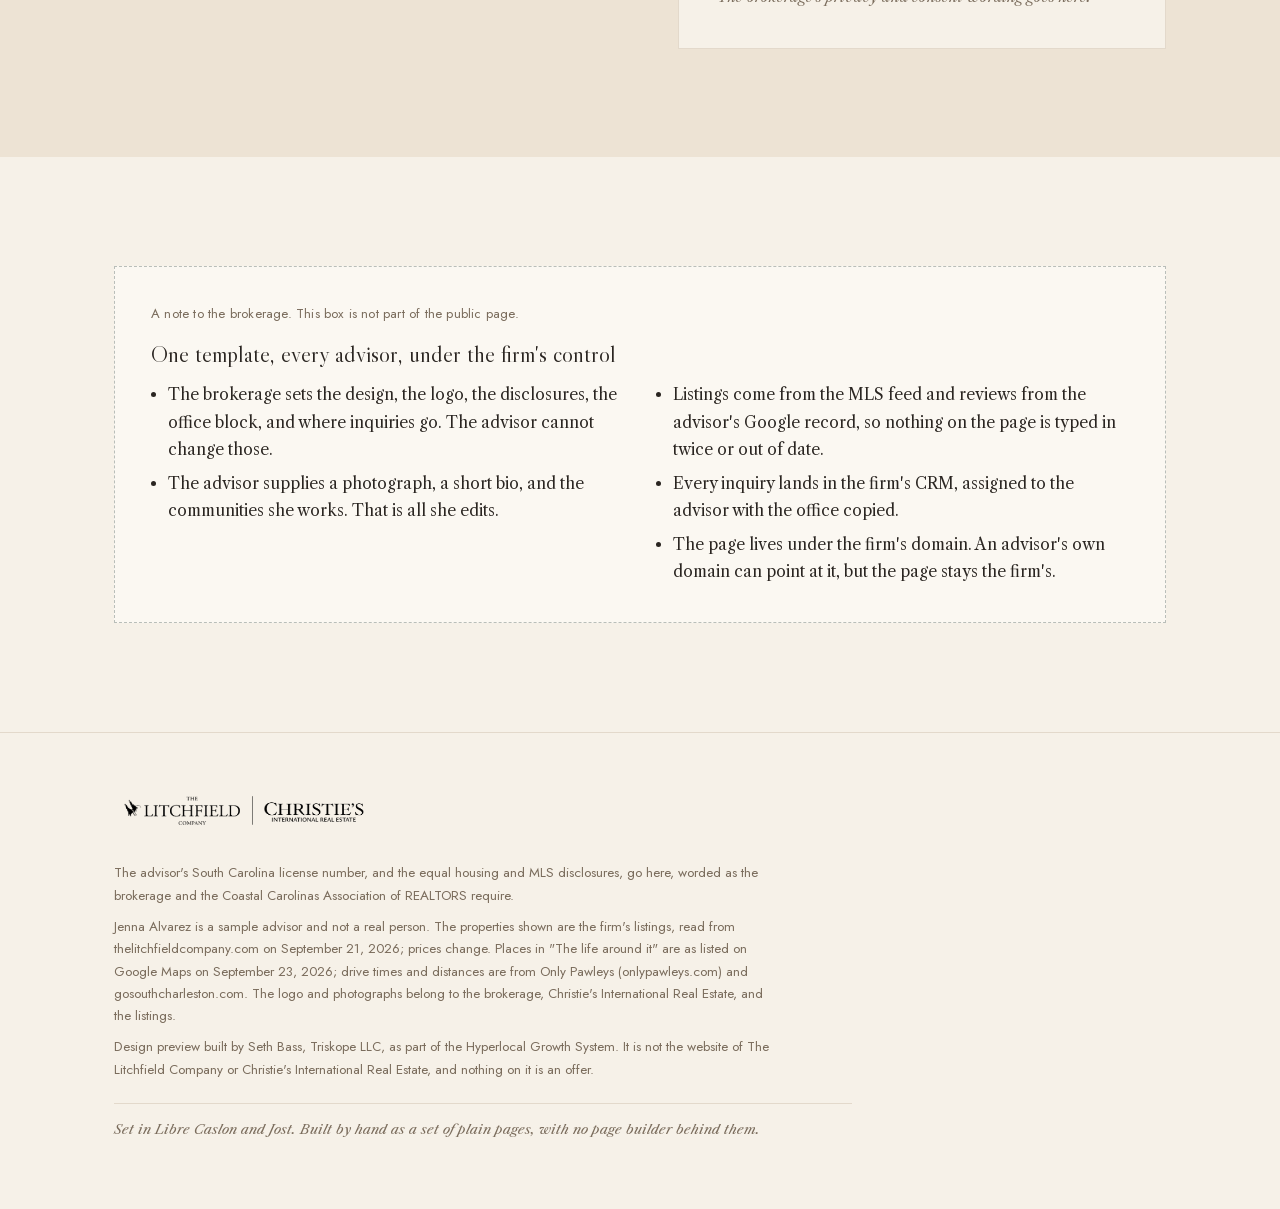
==== commit 134f3efe: "Numbered sections, colophons, copy varied by page" ====
--- a/agent/index.html
+++ b/agent/index.html
@@ -130,7 +130,7 @@
       <div class="text-ledger">
         <div>
           <p>Murrells Inlet, Garden City, Surfside, and Myrtle Beach: the inlet and the creeks, the beach, the golf, and the city's shops and hospitals, with Pawleys Island and Georgetown a short drive south and Charleston a longer one.</p>
-          <p class="aside">Every place below is listed as it appears on Google Maps on September 23, 2026. Hours and offerings change; the advisor confirms them before a visit.</p>
+          <p class="aside">Google Maps, September 23, 2026. Hours change; Jenna confirms them before you go.</p>
         </div>
         <aside class="parts" aria-label="Getting here and away">
           <dl>
@@ -290,6 +290,7 @@
     <p>The advisor's South Carolina license number, and the equal housing and MLS disclosures, go here, worded as the brokerage and the Coastal Carolinas Association of REALTORS require.</p>
     <p>Jenna Alvarez is a sample advisor and not a real person. The properties shown are the firm's listings, read from thelitchfieldcompany.com on September 21, 2026; prices change. Places in "The life around it" are as listed on Google Maps on September 23, 2026; drive times and distances are from Only Pawleys (onlypawleys.com) and gosouthcharleston.com. The logo and photographs belong to the brokerage, Christie's International Real Estate, and the listings.</p>
     <p>Design preview built by Seth Bass, Triskope LLC, as part of the Hyperlocal Growth System. It is not the website of The Litchfield Company or Christie's International Real Estate, and nothing on it is an offer.</p>
+    <p class="colophon">Set in Libre Caslon and Jost. Built by hand as a set of plain pages, with no page builder behind them.</p>
   </div>
 </footer>
 
--- a/css/preview.css
+++ b/css/preview.css
@@ -302,6 +302,13 @@
 .hero .scrim .line{font-style:italic;color:#E1D6C2;font-size:1.15rem;margin:14px 0 0;max-width:48ch}
 .who+.media{margin-top:clamp(22px,3vw,36px)}
 
+/* ---------- the sections are numbered, the way a catalog's are ---------- */
+main{counter-reset:sec}
+main>section.band>.wrap>h2,main>section.band>.wrap.two>h2,main>section.band>.wrap.two>div>h2:first-child,main>section.band>.wrap>.two>h2,main>section.band>.wrap>.two>div>h2:first-child{position:relative}
+main>section.band>.wrap>h2::before,main>section.band>.wrap.two>h2::before,main>section.band>.wrap.two>div>h2:first-child::before,main>section.band>.wrap>.two>h2::before,main>section.band>.wrap>.two>div>h2:first-child::before{counter-increment:sec;content:counter(sec,upper-roman);display:block;font-family:var(--ui);font-size:.78rem;letter-spacing:.2em;color:var(--gold,#9C7F4E);margin-bottom:12px}
+.theatre h2::before{content:none}
+.colophon{margin-top:22px;padding-top:14px;border-top:1px solid var(--hair);font-style:italic;font-family:var(--text)}
+
 /* ---------- foot ---------- */
 .foot{border-top:1px solid var(--hair);padding-block:54px 60px;font-family:var(--ui);font-size:.84rem;color:var(--soft);line-height:1.65}
 .foot img{width:260px;margin-bottom:26px}
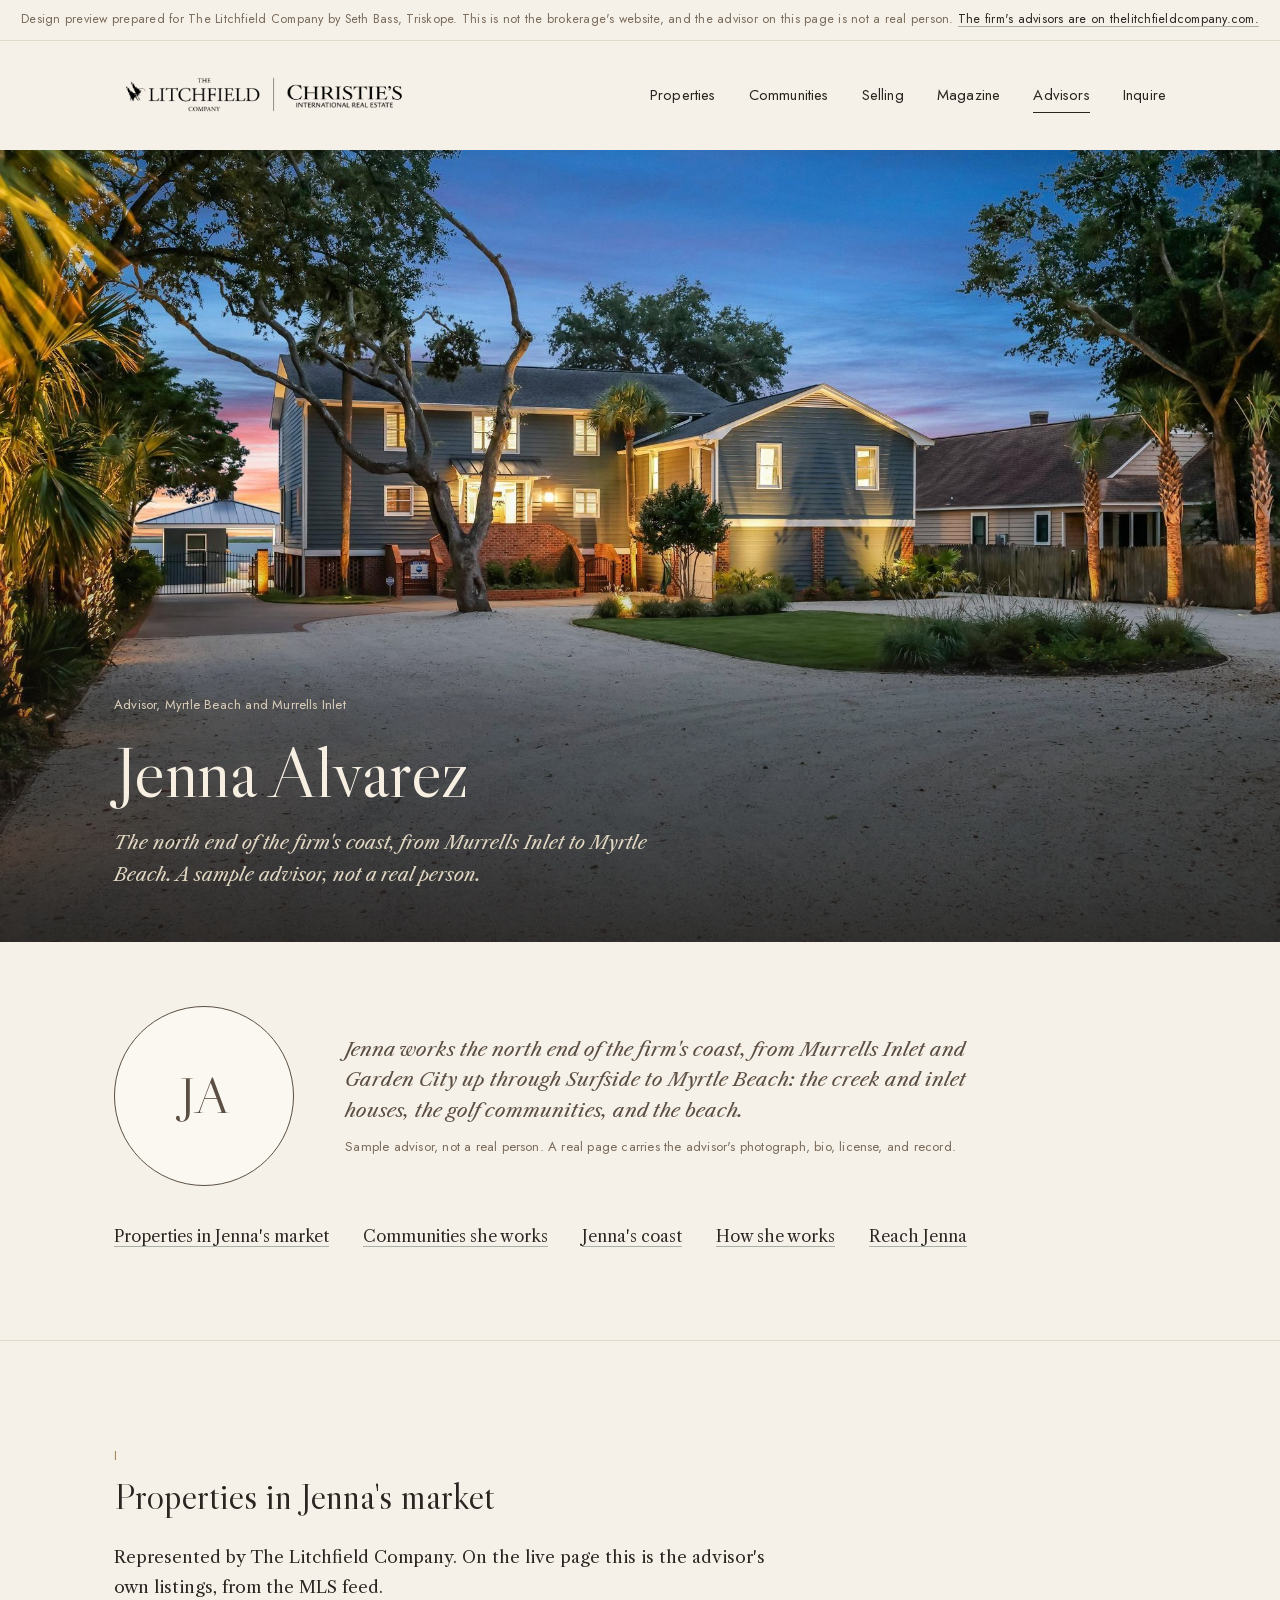
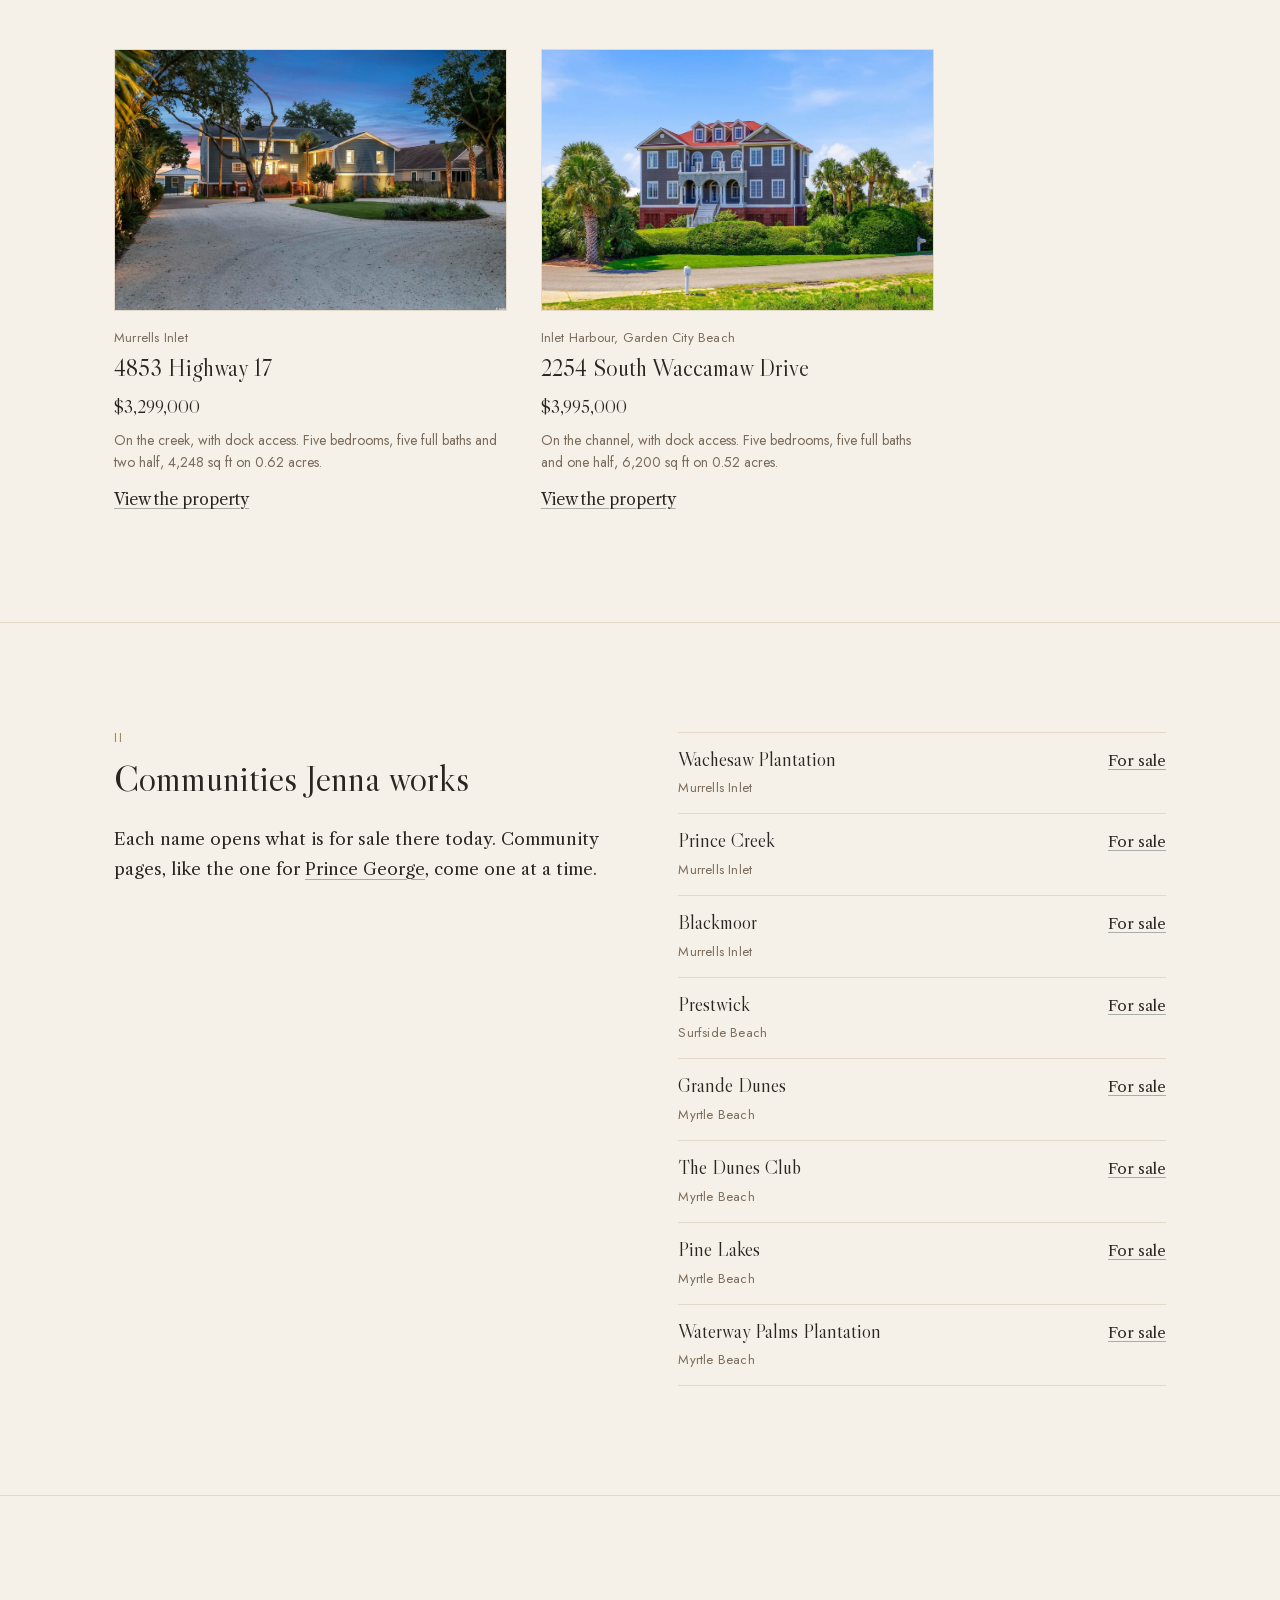
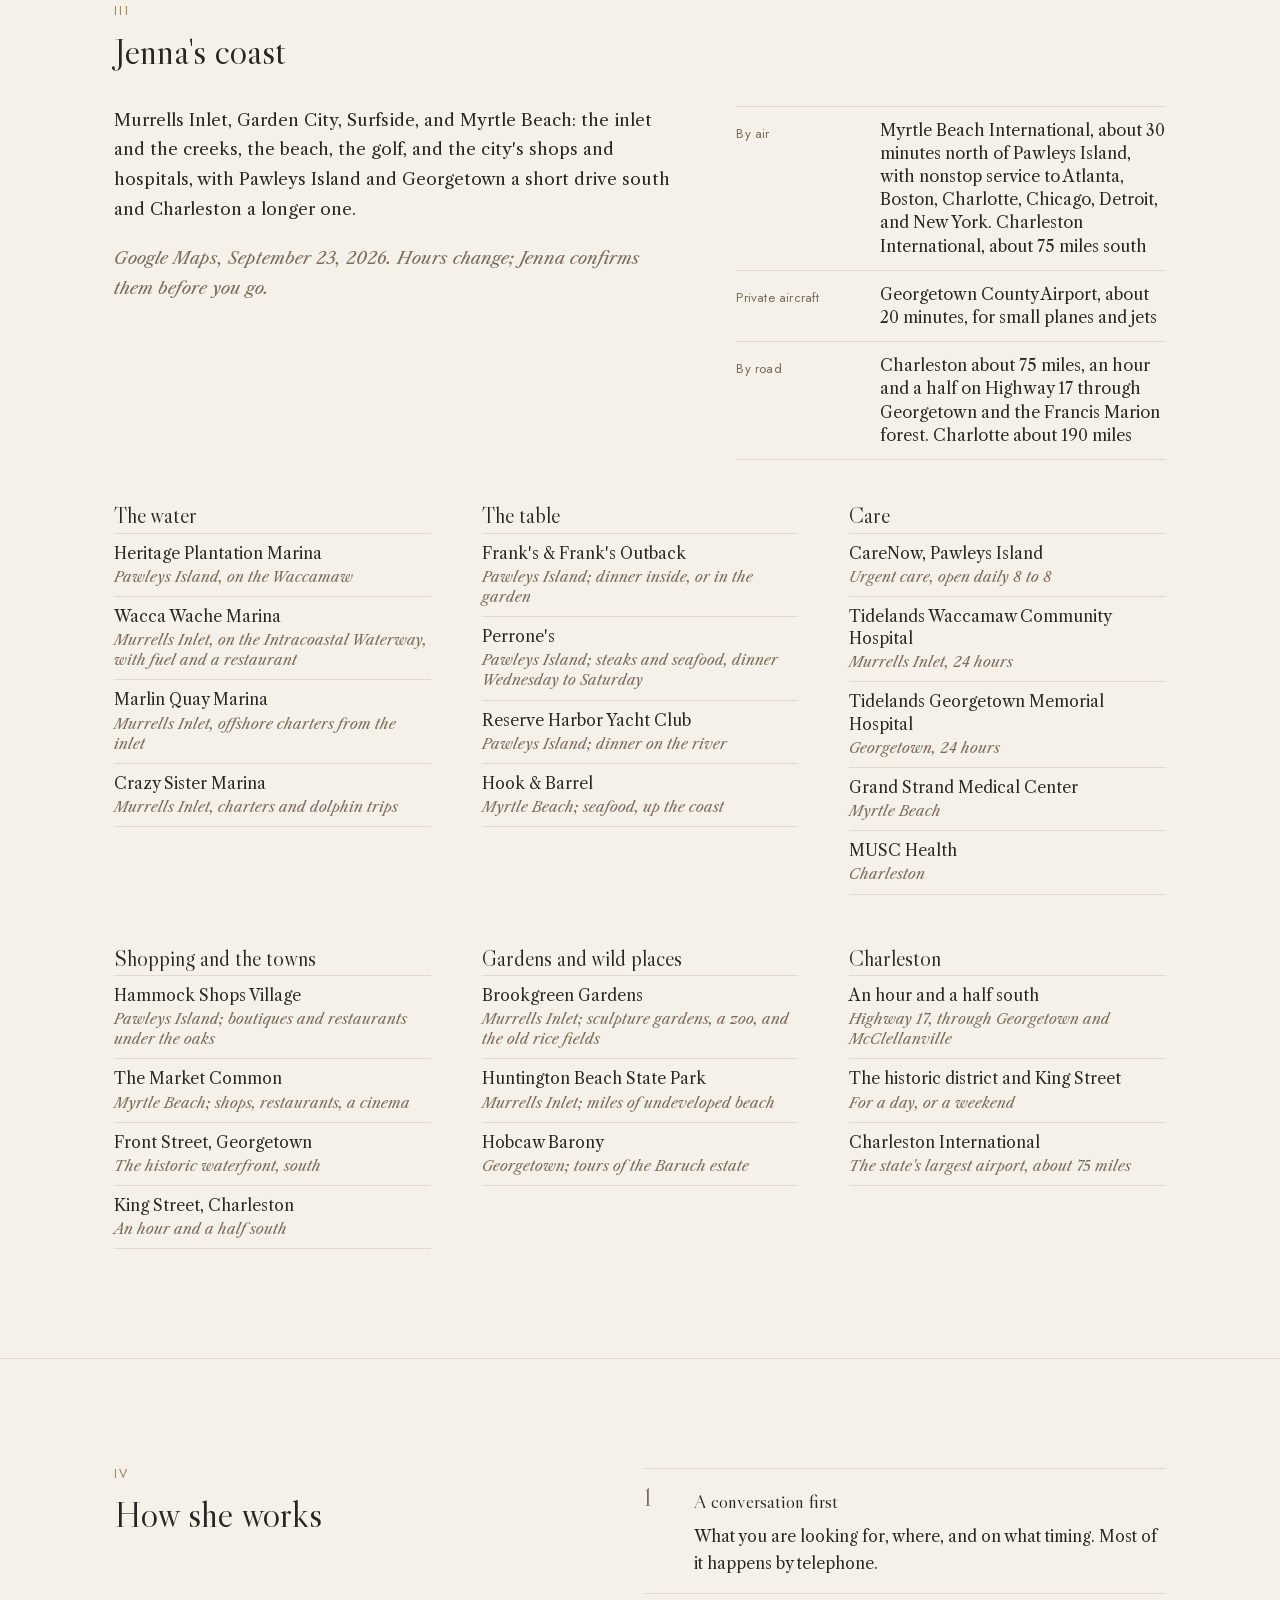
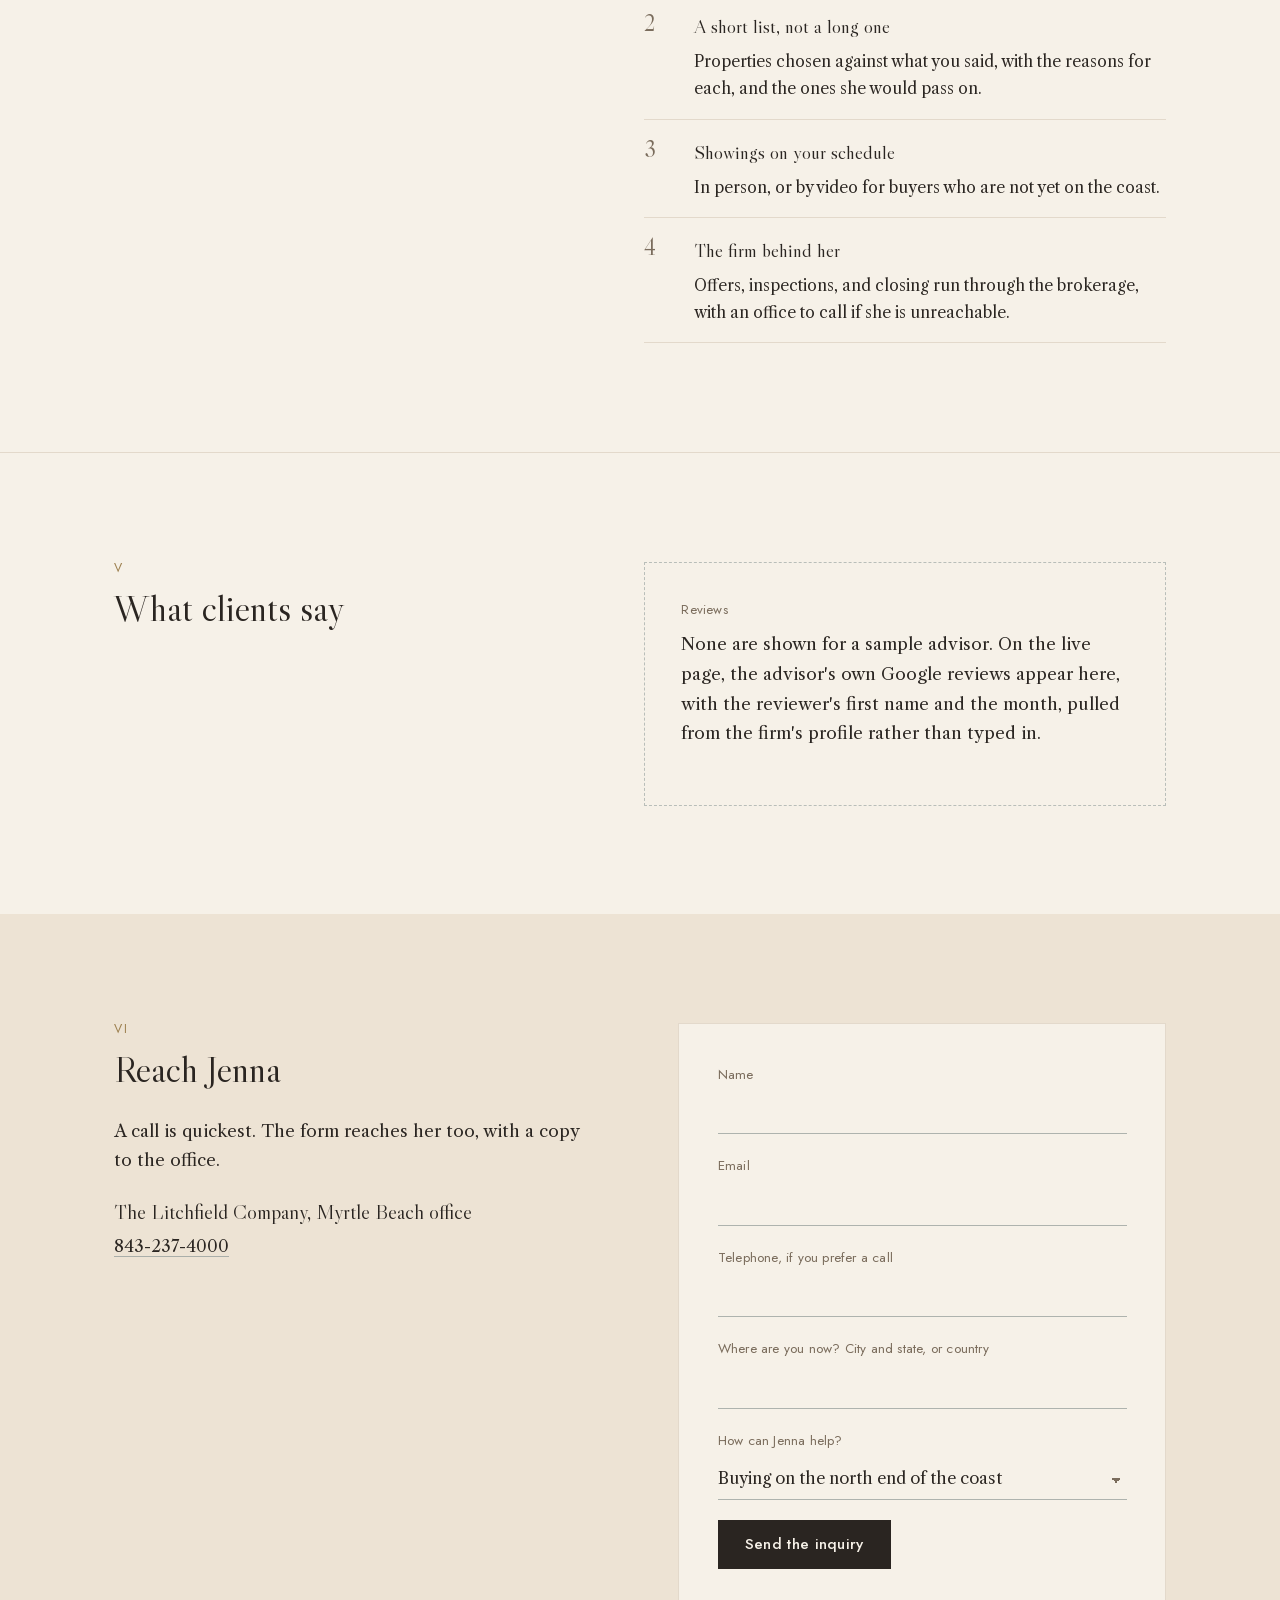
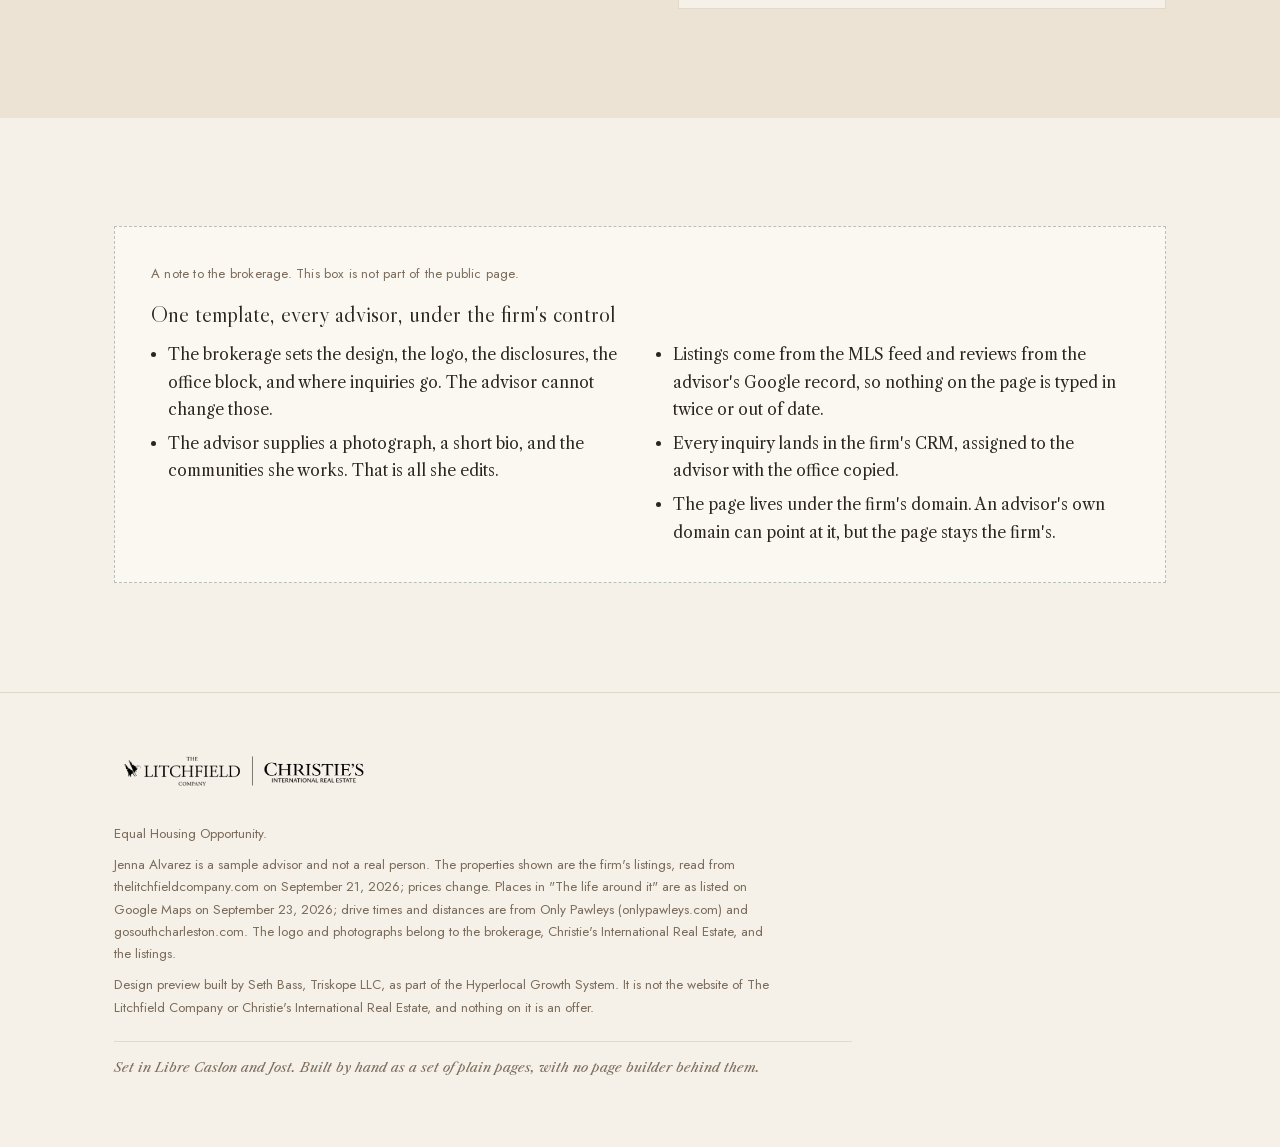
==== commit d2a30792: "No builder's notes on the pages" ====
--- a/agent/index.html
+++ b/agent/index.html
@@ -226,10 +226,8 @@
         <p>A call is quickest. The form reaches her too, with a copy to the office.</p>
         <address class="office">
           <b>The Litchfield Company, Myrtle Beach office</b>
-          Address to come from the firm<br>
           <a href="tel:+18432374000">843-237-4000</a>
         </address>
-        <p class="aside">The advisor's direct line and email come from the brokerage.</p>
       </div>
 
       <form class="request" id="inquiryForm" novalidate>
@@ -259,10 +257,9 @@
           </select>
         </div>
         <button class="btn" type="submit">Send the inquiry</button>
-        <p class="fine">The brokerage's privacy and consent wording goes here.</p>
 
         <div class="sent" role="status" aria-live="polite">
-          <h3>Preview only. Nothing was sent.</h3>
+          <h3>This is a preview, so nothing was sent.</h3>
           <p>On the live page, this inquiry goes straight into the CRM, assigned to the advisor, with the office copied.</p>
         </div>
       </form>
@@ -287,7 +284,7 @@
 <footer class="foot">
   <div class="wrap">
     <img src="../img/brand/litchfield-christies-logo.png" width="470" height="90" alt="The Litchfield Company, Christie's International Real Estate">
-    <p>The advisor's South Carolina license number, and the equal housing and MLS disclosures, go here, worded as the brokerage and the Coastal Carolinas Association of REALTORS require.</p>
+    <p>Equal Housing Opportunity.</p>
     <p>Jenna Alvarez is a sample advisor and not a real person. The properties shown are the firm's listings, read from thelitchfieldcompany.com on September 21, 2026; prices change. Places in "The life around it" are as listed on Google Maps on September 23, 2026; drive times and distances are from Only Pawleys (onlypawleys.com) and gosouthcharleston.com. The logo and photographs belong to the brokerage, Christie's International Real Estate, and the listings.</p>
     <p>Design preview built by Seth Bass, Triskope LLC, as part of the Hyperlocal Growth System. It is not the website of The Litchfield Company or Christie's International Real Estate, and nothing on it is an offer.</p>
     <p class="colophon">Set in Libre Caslon and Jost. Built by hand as a set of plain pages, with no page builder behind them.</p>
